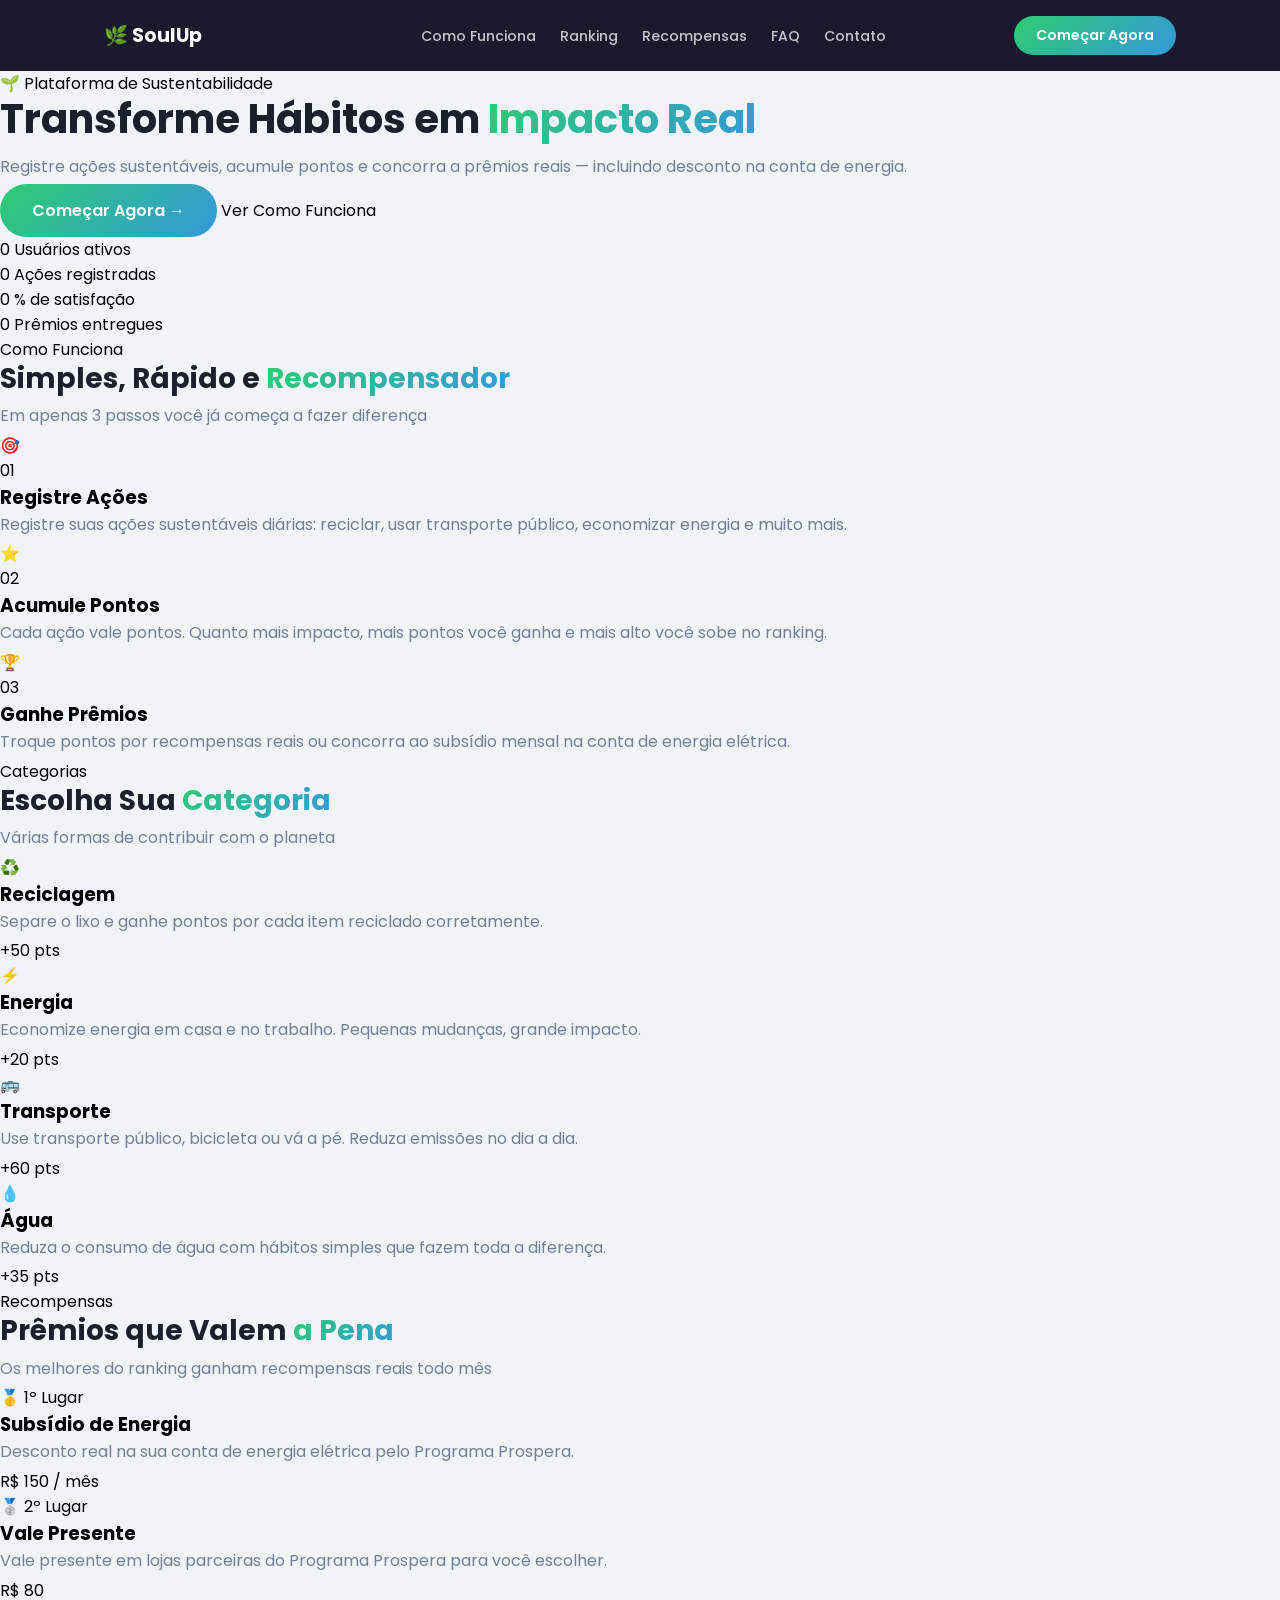
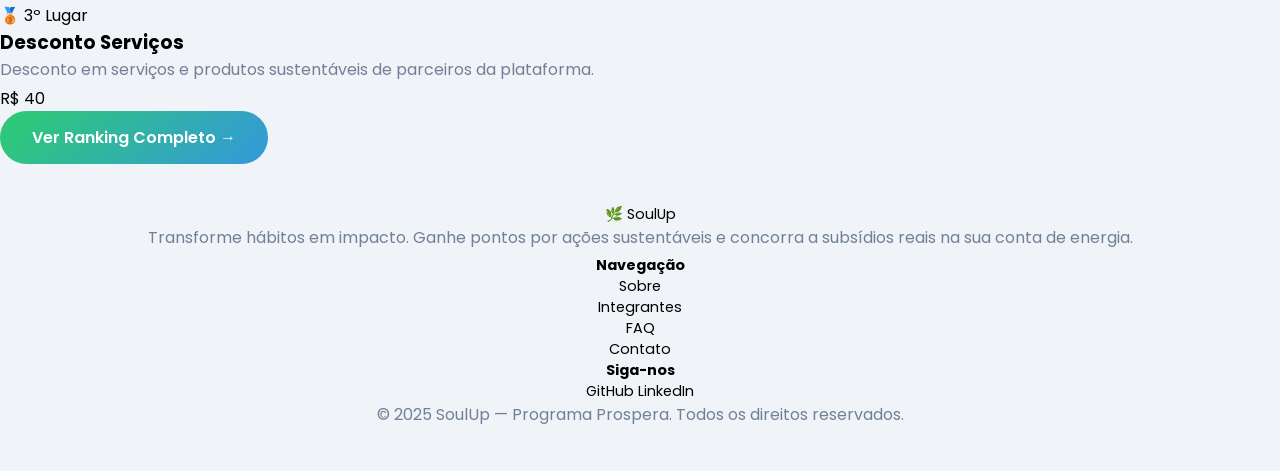
==== index.html @ a3dc7f1a "feat : footer atualizado adicionado" ====
<!DOCTYPE html>
<html lang="pt-br">
<head>
  <meta charset="UTF-8">
  <meta name="viewport" content="width=device-width, initial-scale=1.0">
  <link rel="stylesheet" href="css/main.css">
  <link rel="stylesheet" href="css/index.css">
  <link href="https://fonts.googleapis.com/css2?family=Poppins:wght@400;500;600;700;800&display=swap" rel="stylesheet"/>
  <title>SoulUp — Transforme hábitos em impacto</title>
</head>
<body>

  <nav class="navbar">
    <div class="nav-container">
      <a class="nav-logo" href="index.html">🌿 SoulUp</a>
      <button class="nav-botao" aria-label="Abrir menu">
        <span></span>
        <span></span>
        <span></span>
      </button>
      <ul class="nav-links">
        <li><a href="#como-funciona">Como Funciona</a></li>
        <li><a href="html/ranking.html">Ranking</a></li>
        <li><a href="#recompensas">Recompensas</a></li>
        <li><a href="html/faq.html">FAQ</a></li>
        <li><a href="html/contato.html">Contato</a></li>
      </ul>
      <a href="html/dashboard.html" class="nav-comecar">Começar Agora</a>
    </div>
  </nav>

  <section class="hero">
    <div class="hero-container">
      <span class="hero-label">🌱 Plataforma de Sustentabilidade</span>
      <h1>Transforme Hábitos em <span class="gradiente-texto">Impacto Real</span></h1>
      <p class="hero-desc">Registre ações sustentáveis, acumule pontos e concorra a prêmios reais — incluindo desconto na conta de energia.</p>
      <div class="hero-btns">
        <a href="html/dashboard.html" class="btn-primario">Começar Agora →</a>
        <a href="#como-funciona" class="btn-secundario">Ver Como Funciona</a>
      </div>
    </div>
  </section>

  <section class="stats">
    <div class="stats-container">
      <div class="stat-item">
        <span class="stat-numero" data-count="12400">0</span>
        <span class="stat-label">Usuários ativos</span>
      </div>
      <div class="stat-item">
        <span class="stat-numero" data-count="340000">0</span>
        <span class="stat-label">Ações registradas</span>
      </div>
      <div class="stat-item">
        <span class="stat-numero" data-count="98">0</span>
        <span class="stat-label">% de satisfação</span>
      </div>
      <div class="stat-item">
        <span class="stat-numero" data-count="2800">0</span>
        <span class="stat-label">Prêmios entregues</span>
      </div>
    </div>
  </section>

  <section class="como-funciona" id="como-funciona">
    <div class="secao-container">
      <span class="secao-label">Como Funciona</span>
      <h2>Simples, Rápido e <span class="gradiente-texto">Recompensador</span></h2>
      <p class="secao-desc">Em apenas 3 passos você já começa a fazer diferença</p>
      <div class="passos-grid">
        <div class="passo-card">
          <div class="passo-icone">🎯</div>
          <span class="passo-num">01</span>
          <h3>Registre Ações</h3>
          <p>Registre suas ações sustentáveis diárias: reciclar, usar transporte público, economizar energia e muito mais.</p>
        </div>
        <div class="passo-card">
          <div class="passo-icone">⭐</div>
          <span class="passo-num">02</span>
          <h3>Acumule Pontos</h3>
          <p>Cada ação vale pontos. Quanto mais impacto, mais pontos você ganha e mais alto você sobe no ranking.</p>
        </div>
        <div class="passo-card">
          <div class="passo-icone">🏆</div>
          <span class="passo-num">03</span>
          <h3>Ganhe Prêmios</h3>
          <p>Troque pontos por recompensas reais ou concorra ao subsídio mensal na conta de energia elétrica.</p>
        </div>
      </div>
    </div>
  </section>

  <section class="categorias">
    <div class="secao-container">
      <span class="secao-label">Categorias</span>
      <h2>Escolha Sua <span class="gradiente-texto">Categoria</span></h2>
      <p class="secao-desc">Várias formas de contribuir com o planeta</p>
      <div class="cat-grid">
        <div class="cat-card">
          <span class="cat-icone">♻️</span>
          <h3>Reciclagem</h3>
          <p>Separe o lixo e ganhe pontos por cada item reciclado corretamente.</p>
          <span class="cat-pts">+50 pts</span>
        </div>
        <div class="cat-card">
          <span class="cat-icone">⚡</span>
          <h3>Energia</h3>
          <p>Economize energia em casa e no trabalho. Pequenas mudanças, grande impacto.</p>
          <span class="cat-pts">+20 pts</span>
        </div>
        <div class="cat-card">
          <span class="cat-icone">🚌</span>
          <h3>Transporte</h3>
          <p>Use transporte público, bicicleta ou vá a pé. Reduza emissões no dia a dia.</p>
          <span class="cat-pts">+60 pts</span>
        </div>
        <div class="cat-card">
          <span class="cat-icone">💧</span>
          <h3>Água</h3>
          <p>Reduza o consumo de água com hábitos simples que fazem toda a diferença.</p>
          <span class="cat-pts">+35 pts</span>
        </div>
      </div>
    </div>
  </section>

  <section class="recompensas" id="recompensas">
    <div class="secao-container">
      <span class="secao-label">Recompensas</span>
      <h2>Prêmios que Valem <span class="gradiente-texto">a Pena</span></h2>
      <p class="secao-desc">Os melhores do ranking ganham recompensas reais todo mês</p>
      <div class="recomp-grid">
        <div class="recomp-card ouro">
          <span class="recomp-pos">🥇 1º Lugar</span>
          <h3>Subsídio de Energia</h3>
          <p>Desconto real na sua conta de energia elétrica pelo Programa Prospera.</p>
          <span class="recomp-valor">R$ 150 / mês</span>
        </div>
        <div class="recomp-card prata">
          <span class="recomp-pos">🥈 2º Lugar</span>
          <h3>Vale Presente</h3>
          <p>Vale presente em lojas parceiras do Programa Prospera para você escolher.</p>
          <span class="recomp-valor">R$ 80</span>
        </div>
        <div class="recomp-card bronze">
          <span class="recomp-pos">🥉 3º Lugar</span>
          <h3>Desconto Serviços</h3>
          <p>Desconto em serviços e produtos sustentáveis de parceiros da plataforma.</p>
          <span class="recomp-valor">R$ 40</span>
        </div>
      </div>
      <div class="recomp-cta">
        <a href="html/ranking.html" class="btn-primario">Ver Ranking Completo →</a>
      </div>
    </div>
  </section>

  <footer class="footer">
  <div class="footer-container">
    <div class="footer-marca">
      <a href="index.html" class="footer-logo">🌿 SoulUp</a>
      <p>Transforme hábitos em impacto. Ganhe pontos por ações sustentáveis e concorra a subsídios reais na sua conta de energia.</p>
    </div>

    <div class="footer-col">
      <h4>Navegação</h4>
      <ul>
        <li><a href="html/sobre.html">Sobre</a></li>
        <li><a href="html/integrantes.html">Integrantes</a></li>
        <li><a href="html/faq.html">FAQ</a></li>
        <li><a href="html/contato.html">Contato</a></li>
      </ul>
    </div>

    <div class="footer-col">
      <h4>Siga-nos</h4>
      <div class="footer-redes">
        <a href="https://github.com" target="_blank" class="footer-rede">GitHub</a>
        <a href="https://linkedin.com" target="_blank" class="footer-rede">LinkedIn</a>
      </div>
    </div>
  </div>

  <div class="footer-bottom">
    <p>© 2025 SoulUp — Programa Prospera. Todos os direitos reservados.</p>
  </div>
</footer>

  <script src="js/main.js"></script>
</body>
</html>
---- css/main.css ----
@import url(global.css);
@import url(cards.css);
@import url(footer.css);
@import url(nav.css);
---- css/index.css ----
.gradiente-texto {
  background: var(--gradient);
  -webkit-background-clip: text;
  -webkit-text-fill-color: transparent;
  background-clip: text;
}

.btn-primario {
  display: inline-block;
  background: var(--gradient);
  color: #fff;
  text-decoration: none;
  padding: 14px 32px;
  border-radius: var(--radius-full);
  font: 600 1rem var(--font);
  transition: opacity var(--transition);
}

.btn-primario:hover { opacity: .88; }
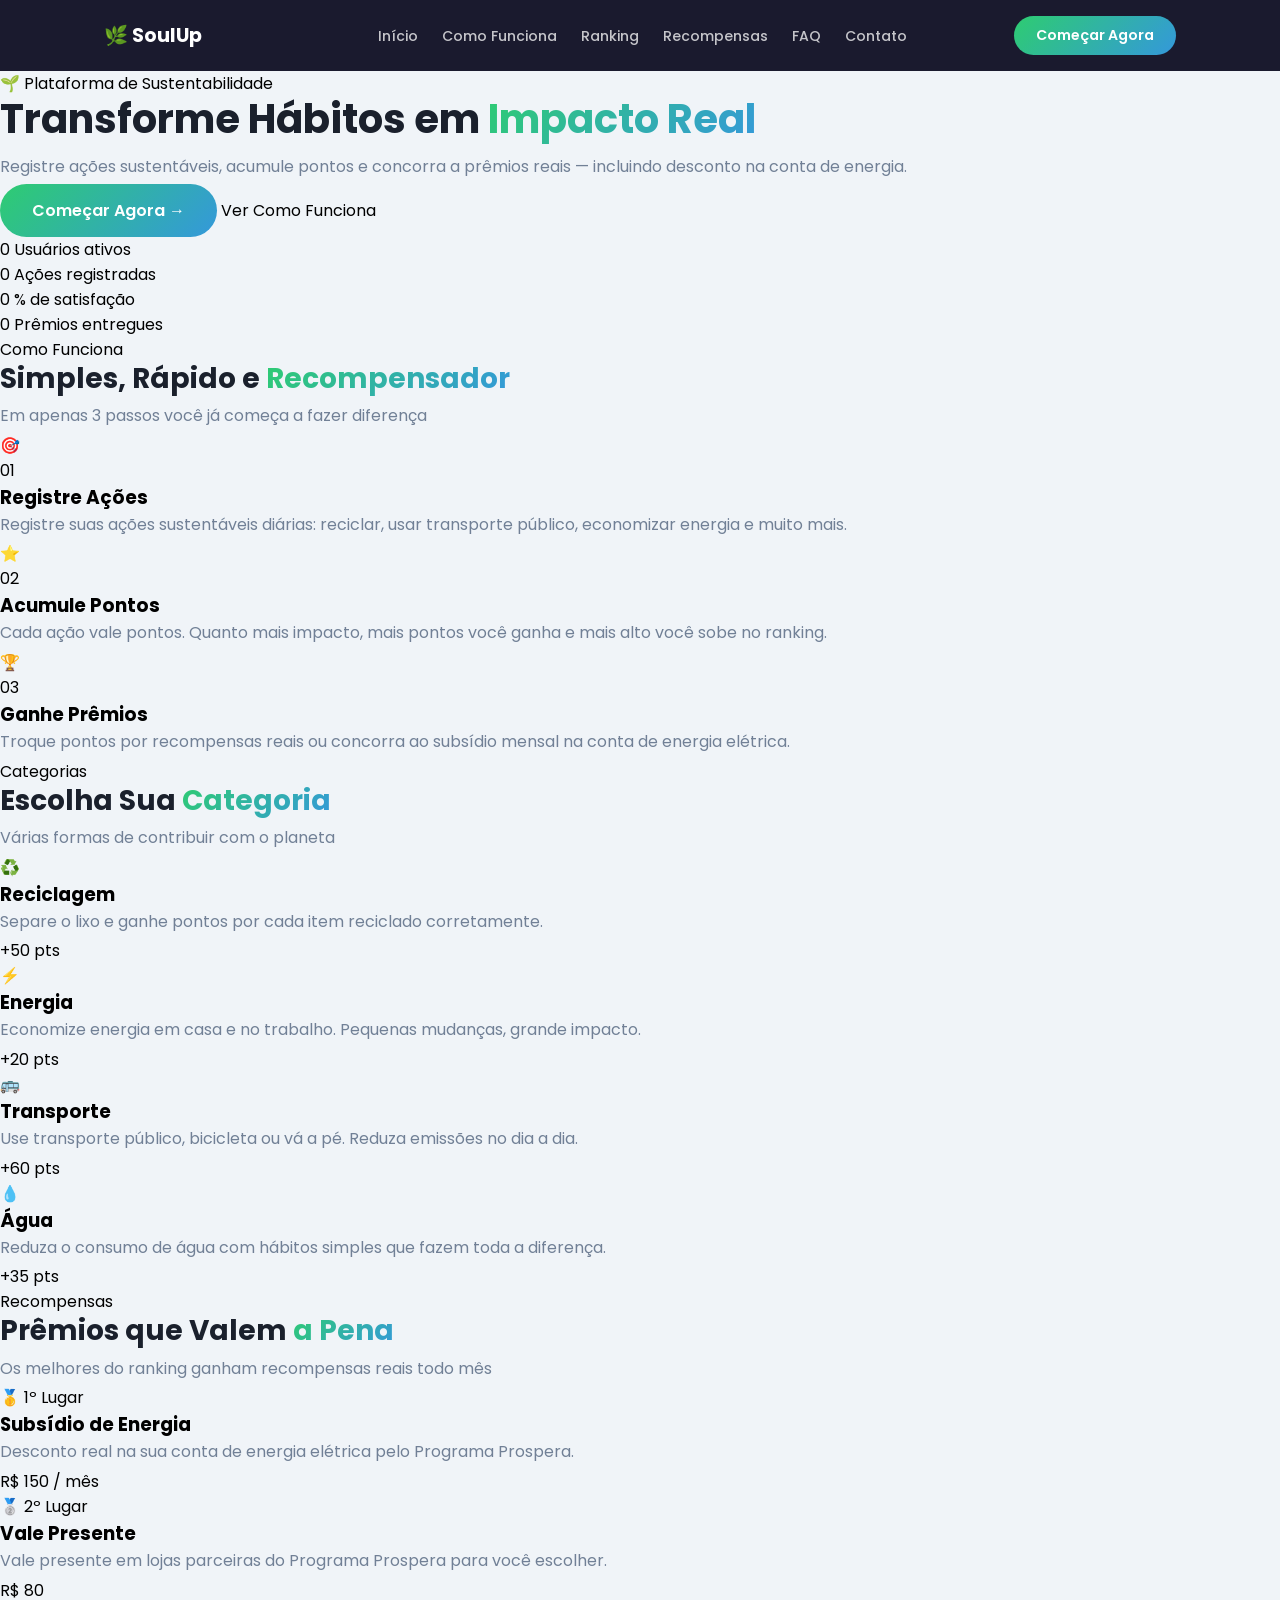
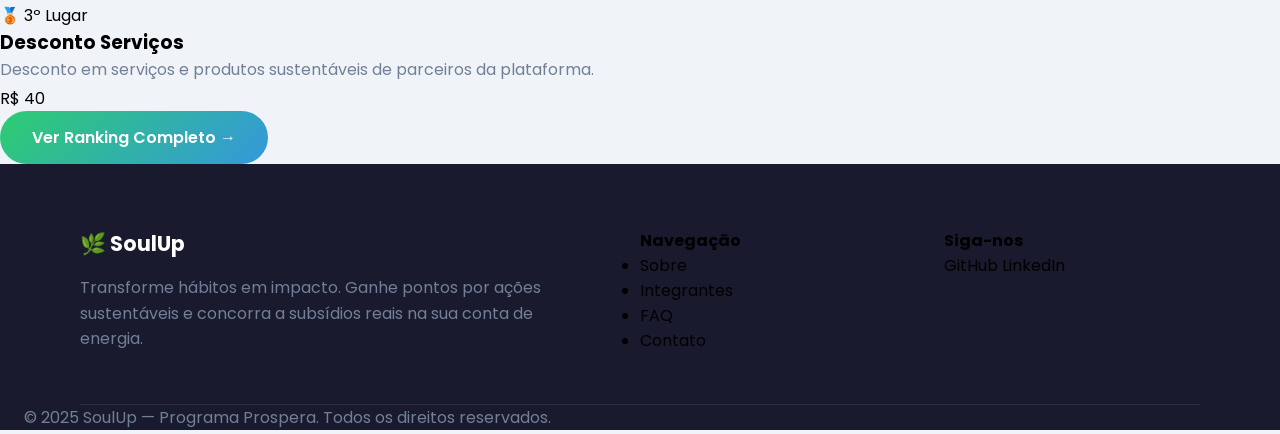
==== commit adb29179: "feat : adicionando a aba inicio no index q eu havia esquecido" ====
--- a/index.html
+++ b/index.html
@@ -19,6 +19,7 @@
         <span></span>
       </button>
       <ul class="nav-links">
+        <li><a href="../index.html" class="nav-ativo">Início</a></li>
         <li><a href="#como-funciona">Como Funciona</a></li>
         <li><a href="html/ranking.html">Ranking</a></li>
         <li><a href="#recompensas">Recompensas</a></li>
@@ -165,10 +166,12 @@
     <div class="footer-col">
       <h4>Navegação</h4>
       <ul>
-        <li><a href="html/sobre.html">Sobre</a></li>
-        <li><a href="html/integrantes.html">Integrantes</a></li>
-        <li><a href="html/faq.html">FAQ</a></li>
-        <li><a href="html/contato.html">Contato</a></li>
+        
+
+        <li><a href="./sobre.html">Sobre</a></li>
+        <li><a href="./integrantes.html">Integrantes</a></li>
+        <li><a href="./faq.html">FAQ</a></li>
+        <li><a href="./contato.html">Contato</a></li>
       </ul>
     </div>
 
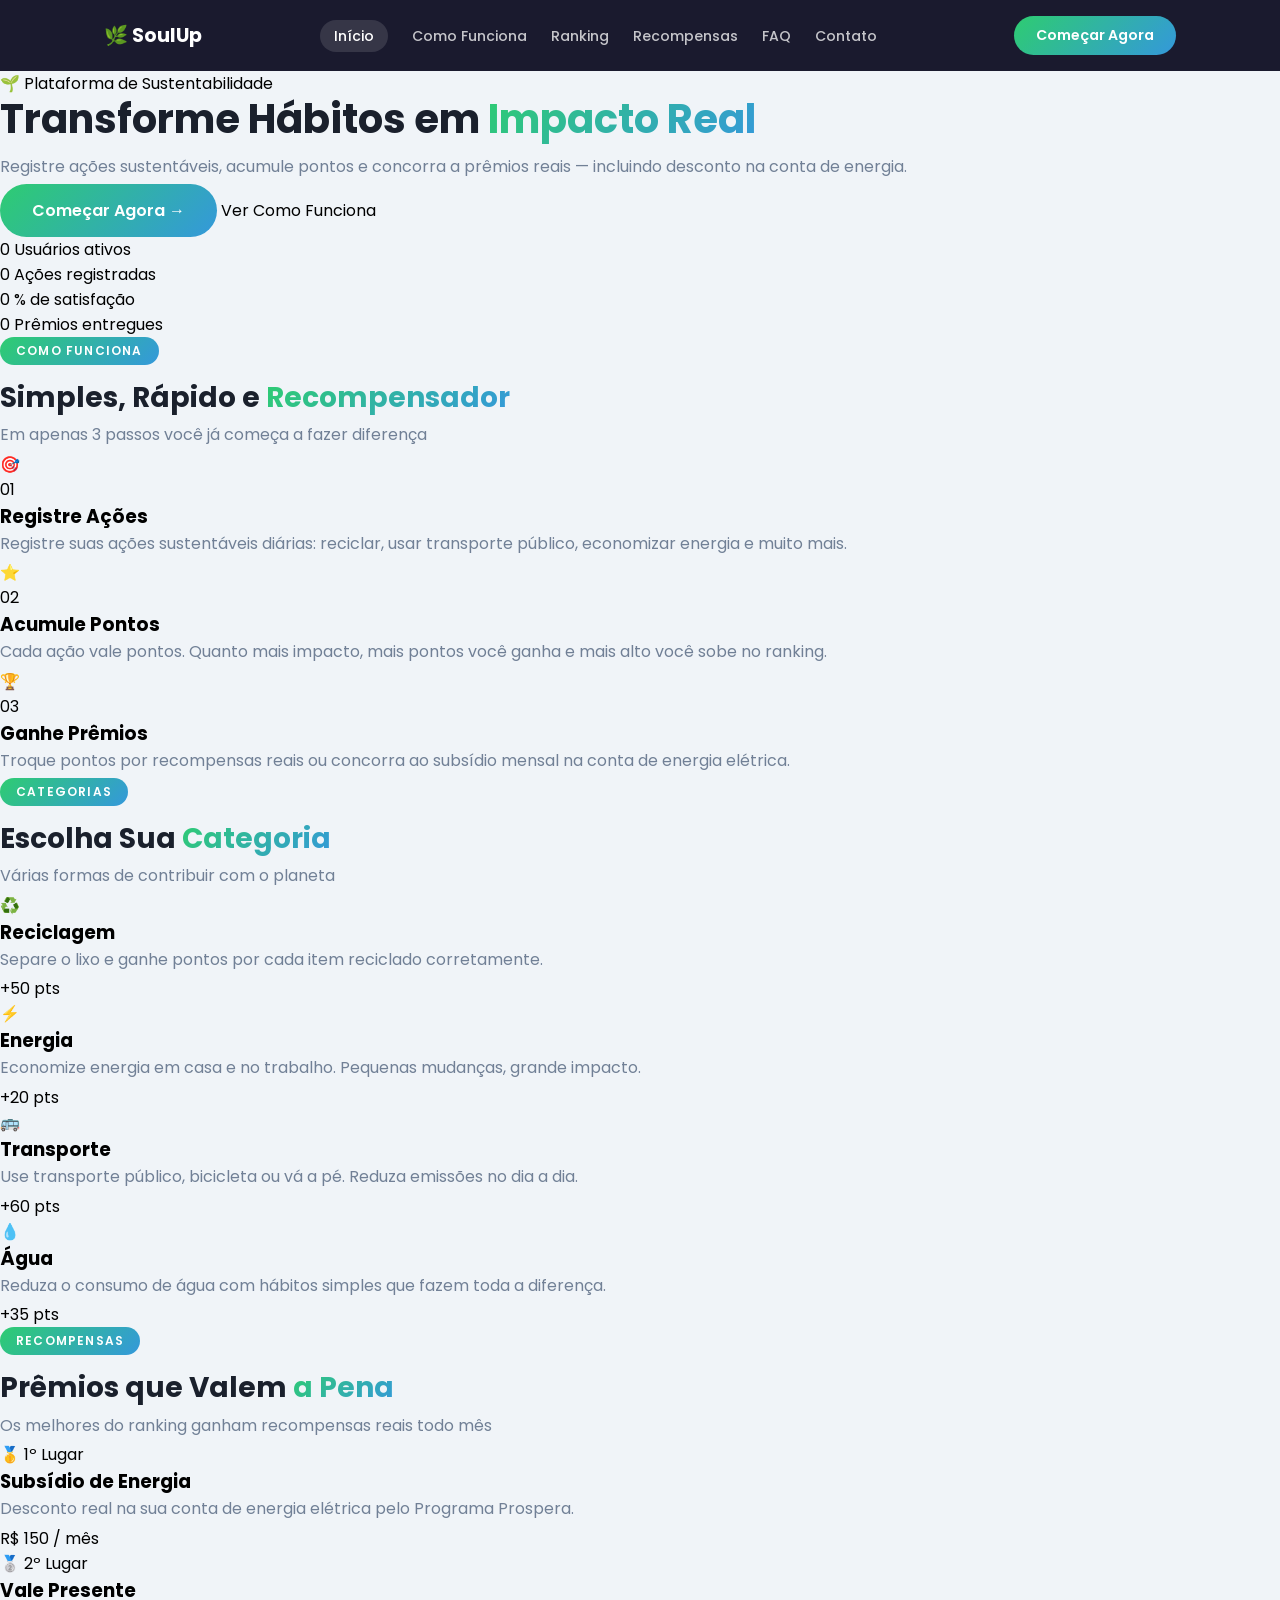
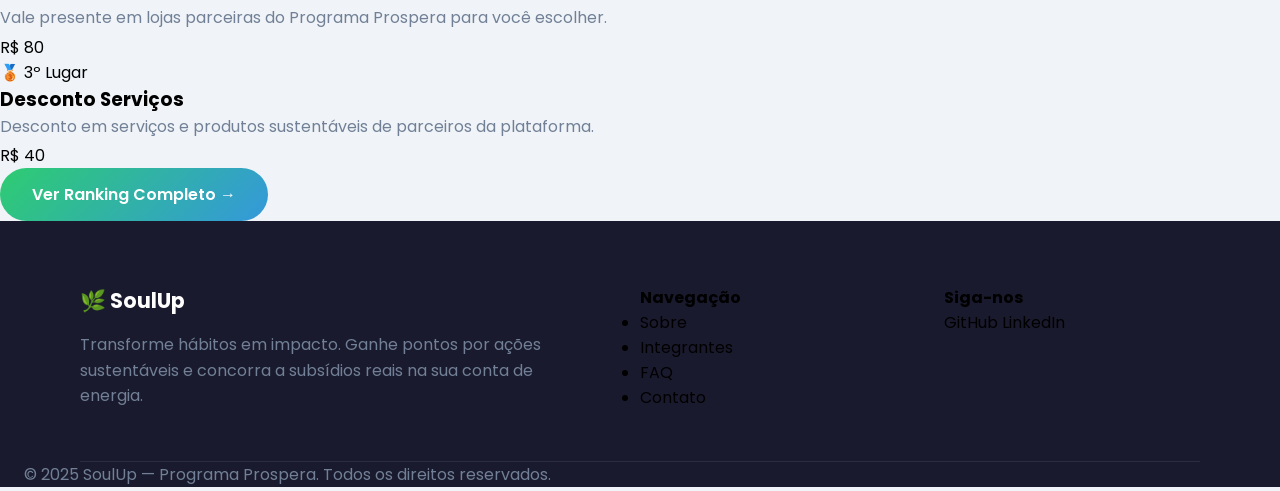
==== commit 2309adcd: "feat : melhorando o nav e index" ====
--- a/index.html
+++ b/index.html
@@ -19,7 +19,7 @@
         <span></span>
       </button>
       <ul class="nav-links">
-        <li><a href="../index.html" class="nav-ativo">Início</a></li>
+        <li><a href="index.html" class="nav-ativo">Início</a></li>
         <li><a href="#como-funciona">Como Funciona</a></li>
         <li><a href="html/ranking.html">Ranking</a></li>
         <li><a href="#recompensas">Recompensas</a></li>
@@ -168,10 +168,10 @@
       <ul>
         
 
-        <li><a href="./sobre.html">Sobre</a></li>
-        <li><a href="./integrantes.html">Integrantes</a></li>
-        <li><a href="./faq.html">FAQ</a></li>
-        <li><a href="./contato.html">Contato</a></li>
+        <li><a href="html/sobre.html">Sobre</a></li>
+        <li><a href="html/integrantes.html">Integrantes</a></li>
+        <li><a href="html/faq.html">FAQ</a></li>
+        <li><a href="html/contato.html">Contato</a></li>
       </ul>
     </div>
 
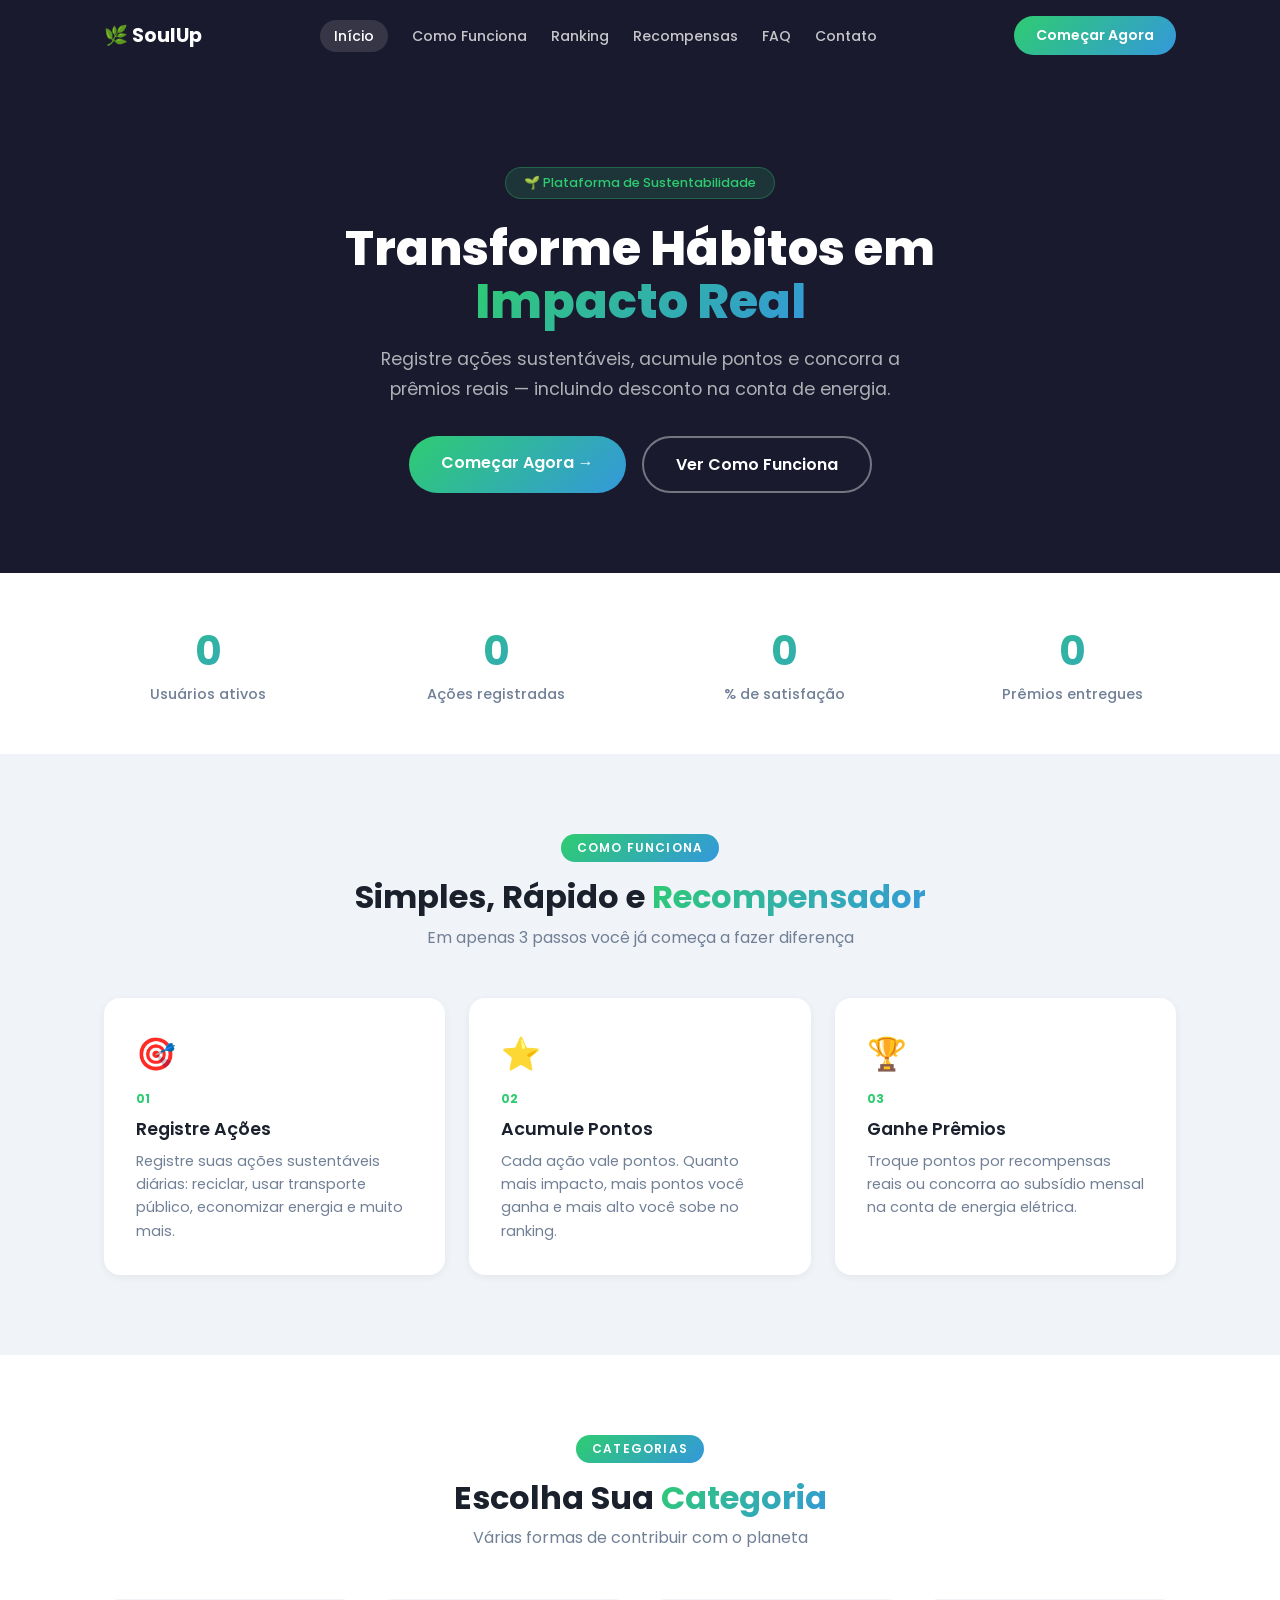
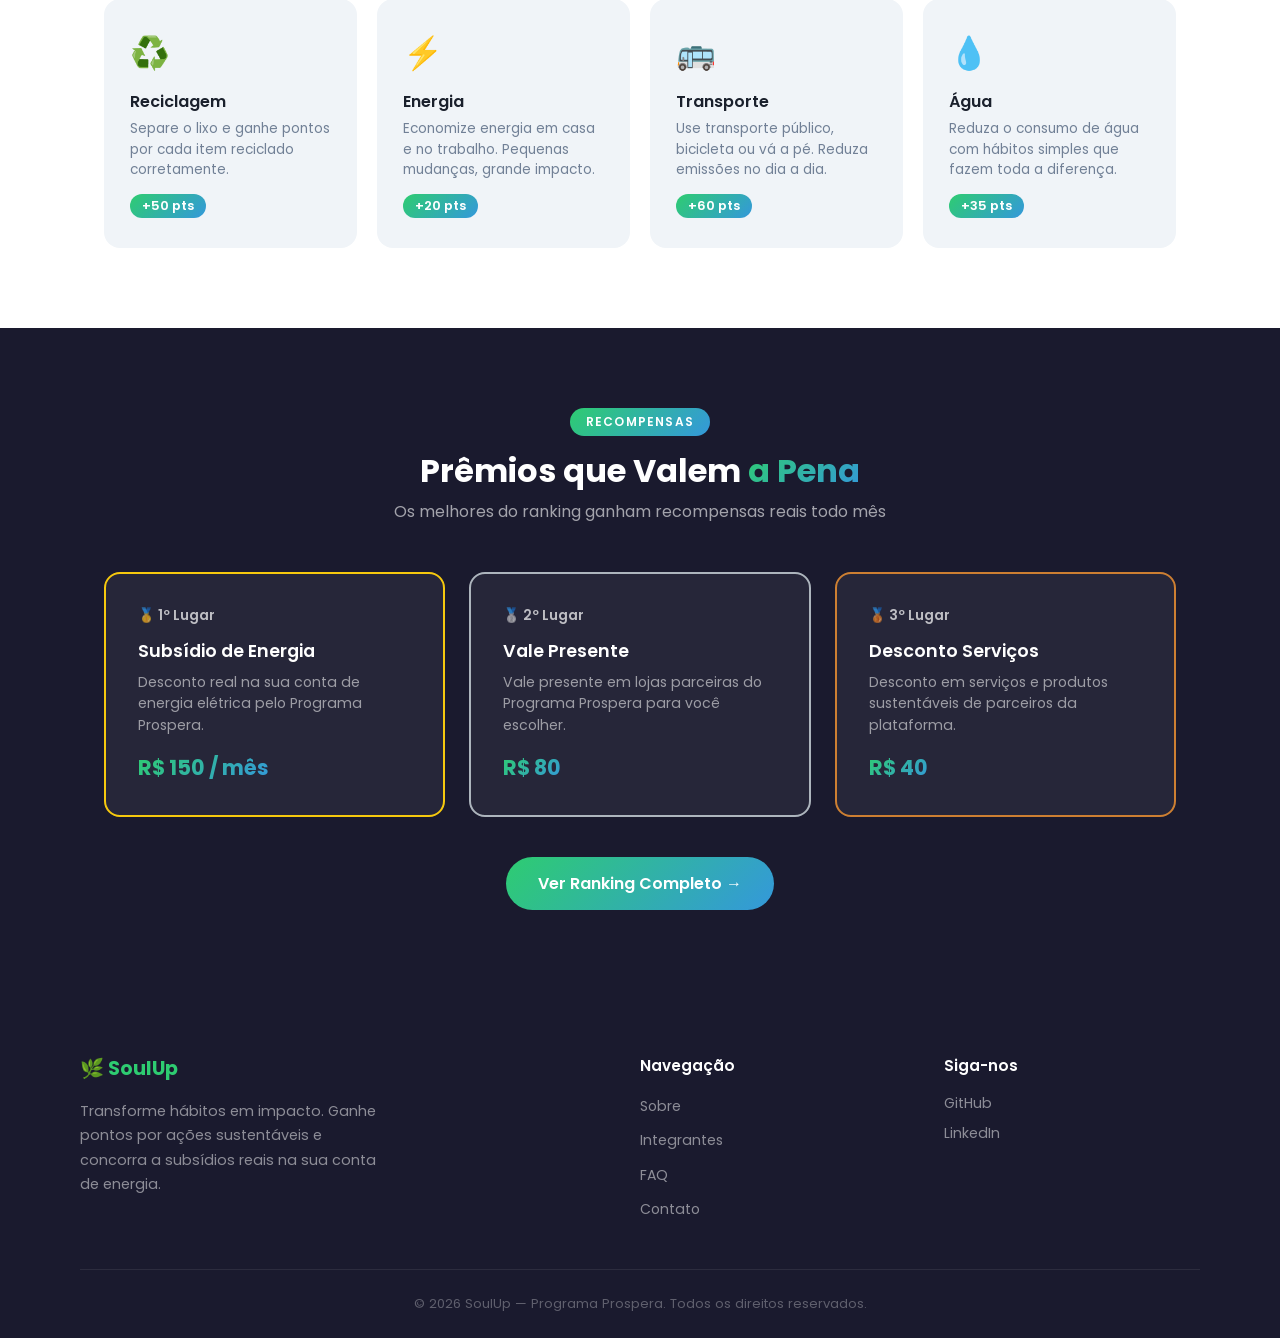
==== commit e4033764: "feat : data do footer trocada" ====
--- a/index.html
+++ b/index.html
@@ -185,7 +185,7 @@
   </div>
 
   <div class="footer-bottom">
-    <p>© 2025 SoulUp — Programa Prospera. Todos os direitos reservados.</p>
+    <p>© 2026 SoulUp — Programa Prospera. Todos os direitos reservados.</p>
   </div>
 </footer>
 
--- a/css/index.css
+++ b/css/index.css
@@ -16,5 +16,147 @@
   transition: opacity var(--transition);
 }
 
-.btn-primario:hover { opacity: .88; }
+.btn-secundario {
+  display: inline-block;
+  color: #fff;
+  text-decoration: none;
+  padding: 14px 32px;
+  border-radius: var(--radius-full);
+  font: 600 1rem var(--font);
+  border: 2px solid rgba(255,255,255,.4);
+  transition: border-color var(--transition);
+}
+.btn-secundario:hover { border-color: #fff; }
 
+/* HERO */
+.hero {
+  background: var(--dark);
+  padding: 96px 24px 80px;
+  text-align: center;
+}
+.hero-container { max-width: 720px; margin: 0 auto; }
+.hero-label {
+  display: inline-block;
+  background: rgba(46,204,113,.15);
+  color: var(--green);
+  border: 1px solid rgba(46,204,113,.3);
+  border-radius: var(--radius-full);
+  padding: 6px 18px;
+  font: 500 .8rem var(--font);
+  margin-bottom: 1.5rem;
+}
+.hero h1 { font: 800 3rem/1.1 var(--font); color: #fff; margin-bottom: 1rem; }
+.hero-desc {
+  color: rgba(255,255,255,.65);
+  font: 400 1.1rem/1.7 var(--font);
+  max-width: 560px;
+  margin: 0 auto 2rem;
+}
+.hero-btns { display: flex; gap: 1rem; justify-content: center; flex-wrap: wrap; }
+
+/* STATS */
+.stats { background: var(--surface); padding: 48px 24px; }
+.stats-container {
+  max-width: 1120px;
+  margin: 0 auto;
+  display: grid;
+  grid-template-columns: repeat(4, 1fr);
+  gap: 2rem;
+  text-align: center;
+}
+.stat-numero {
+  display: block;
+  font: 700 2.5rem var(--font);
+  background: var(--gradient);
+  -webkit-background-clip: text;
+  -webkit-text-fill-color: transparent;
+  background-clip: text;
+}
+.stat-label { font: 500 .9rem var(--font); color: var(--muted); }
+
+/* SEÇÕES */
+.secao-container { max-width: 1120px; margin: 0 auto; padding: 80px 24px; text-align: center; }
+.secao-container h2 { font: 700 2rem/1.2 var(--font); color: var(--text); margin-bottom: .5rem; }
+.secao-desc { color: var(--muted); font: 400 1rem/1.6 var(--font); margin-bottom: 3rem; }
+
+/* COMO FUNCIONA */
+.como-funciona { background: var(--bg); }
+.passos-grid { display: grid; grid-template-columns: repeat(3,1fr); gap: 1.5rem; text-align: left; }
+.passo-card {
+  background: var(--surface);
+  border-radius: var(--radius-md);
+  padding: 2rem;
+  box-shadow: var(--shadow-sm);
+  transition: box-shadow var(--transition), transform var(--transition);
+}
+.passo-card:hover { box-shadow: var(--shadow-md); transform: translateY(-4px); }
+.passo-icone { font-size: 2rem; margin-bottom: .75rem; }
+.passo-num { font: 700 .75rem var(--font); color: var(--green); display: block; margin-bottom: .5rem; }
+.passo-card h3 { font: 600 1.1rem var(--font); color: var(--text); margin-bottom: .5rem; }
+.passo-card p { font: 400 .9rem/1.6 var(--font); color: var(--muted); margin: 0; }
+
+/* CATEGORIAS */
+.categorias { background: var(--surface); }
+.cat-grid { display: grid; grid-template-columns: repeat(4,1fr); gap: 1.25rem; }
+.cat-card {
+  background: var(--bg);
+  border-radius: var(--radius-md);
+  padding: 1.75rem 1.5rem;
+  text-align: left;
+  border: 2px solid transparent;
+  transition: border-color var(--transition), transform var(--transition);
+}
+.cat-card:hover { border-color: var(--green); transform: translateY(-3px); }
+.cat-icone { font-size: 2rem; display: block; margin-bottom: .75rem; }
+.cat-card h3 { font: 600 1rem var(--font); color: var(--text); margin-bottom: .35rem; }
+.cat-card p { font: 400 .85rem/1.5 var(--font); color: var(--muted); margin-bottom: .75rem; }
+.cat-pts {
+  display: inline-block;
+  background: var(--gradient);
+  color: #fff;
+  font: 600 .8rem var(--font);
+  padding: 3px 12px;
+  border-radius: var(--radius-full);
+}
+
+/* RECOMPENSAS */
+.recompensas { background: var(--dark); }
+.recompensas .secao-container h2 { color: #fff; }
+.recompensas .secao-desc { color: rgba(255,255,255,.6); }
+.recomp-grid { display: grid; grid-template-columns: repeat(3,1fr); gap: 1.5rem; margin-bottom: 2.5rem; }
+.recomp-card {
+  background: rgba(255,255,255,.05);
+  border-radius: var(--radius-md);
+  padding: 2rem;
+  text-align: left;
+  border: 2px solid rgba(255,255,255,.08);
+  transition: transform var(--transition);
+}
+.recomp-card:hover { transform: translateY(-4px); }
+.recomp-card.ouro { border-color: #f6c90e; }
+.recomp-card.prata { border-color: #adb5bd; }
+.recomp-card.bronze { border-color: #cd7f32; }
+.recomp-pos { display: block; font: 600 .85rem var(--font); color: rgba(255,255,255,.7); margin-bottom: .75rem; }
+.recomp-card h3 { font: 600 1.1rem var(--font); color: #fff; margin-bottom: .5rem; }
+.recomp-card p { font: 400 .88rem/1.5 var(--font); color: rgba(255,255,255,.55); margin-bottom: 1rem; }
+.recomp-valor {
+  font: 700 1.3rem var(--font);
+  background: var(--gradient);
+  -webkit-background-clip: text;
+  -webkit-text-fill-color: transparent;
+  background-clip: text;
+}
+.recomp-cta { text-align: center; }
+
+/* RESPONSIVO */
+@media (max-width: 900px) {
+  .stats-container { grid-template-columns: repeat(2,1fr); }
+  .passos-grid { grid-template-columns: 1fr; }
+  .cat-grid { grid-template-columns: repeat(2,1fr); }
+  .recomp-grid { grid-template-columns: 1fr; }
+}
+@media (max-width: 600px) {
+  .hero h1 { font-size: 2rem; }
+  .cat-grid { grid-template-columns: 1fr; }
+}
+
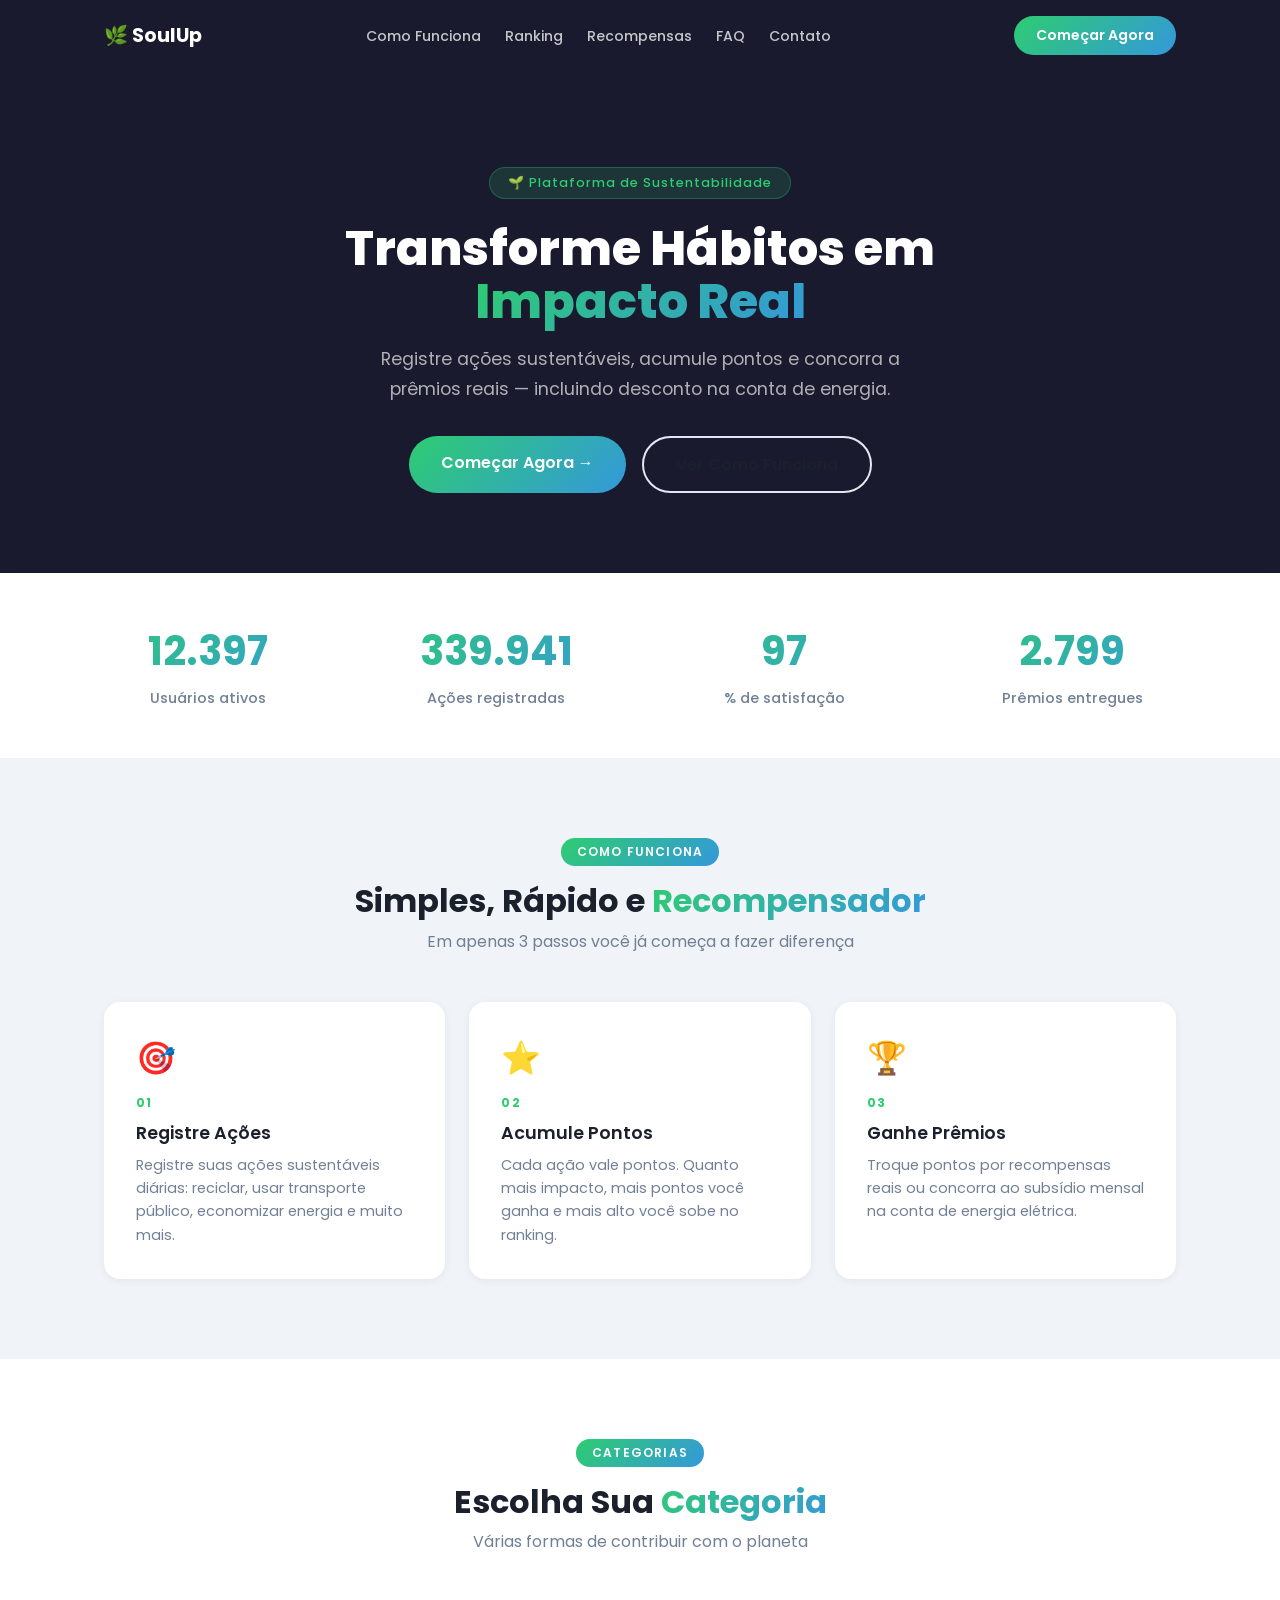
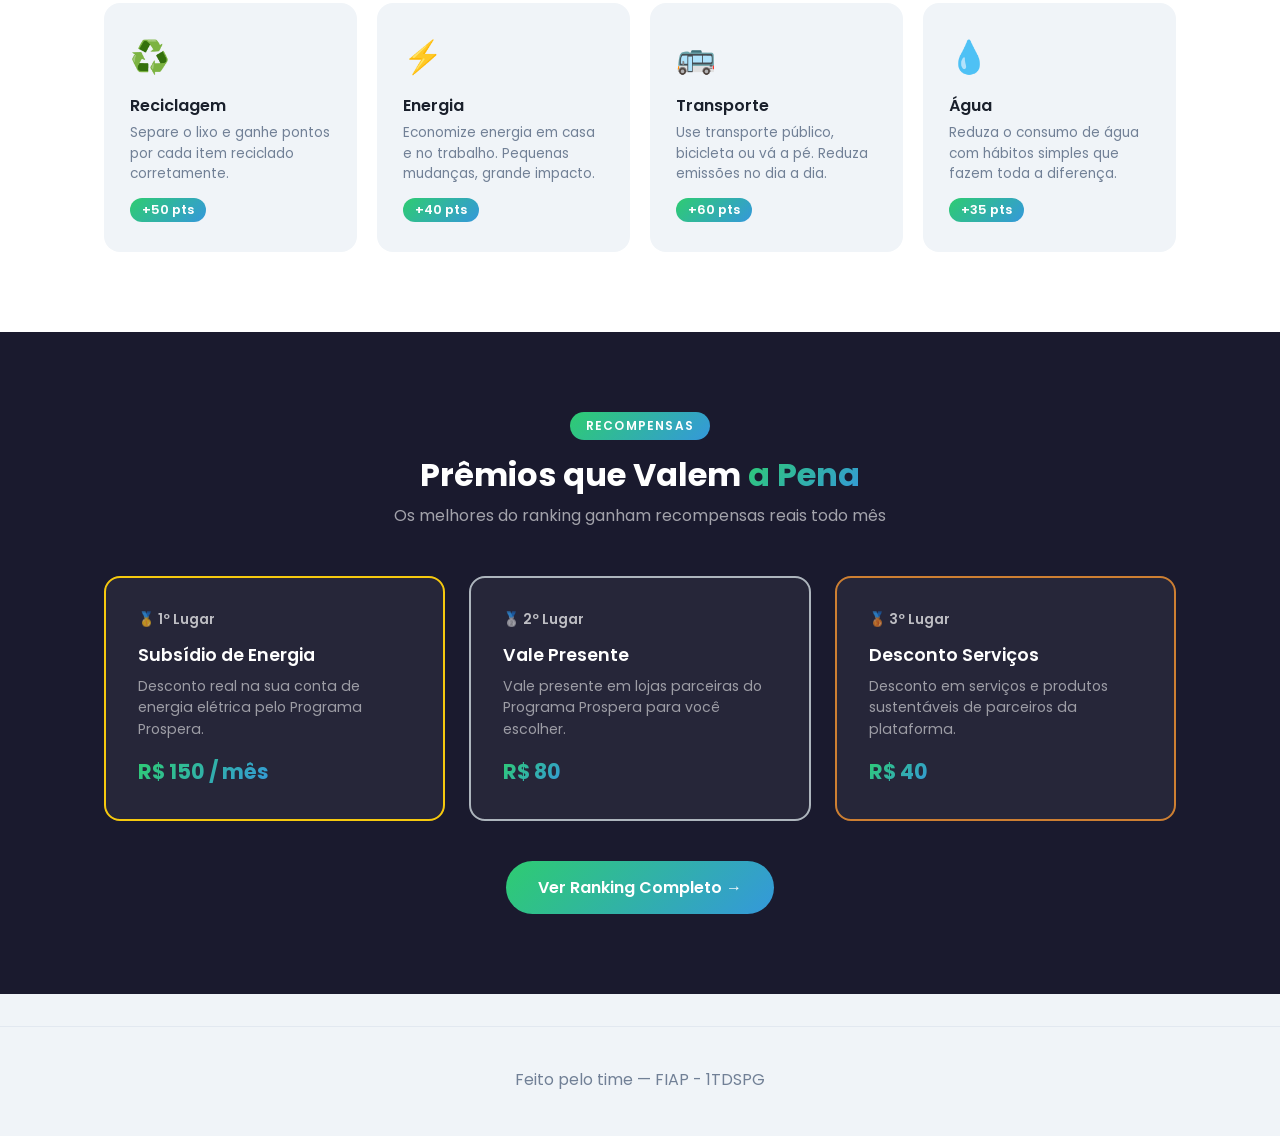
==== commit f21b7b92: "feat: alterações locais" ====
--- a/index.html
+++ b/index.html
@@ -10,6 +10,7 @@
 </head>
 <body>
 
+  <!-- NAVBAR -->
   <nav class="navbar">
     <div class="nav-container">
       <a class="nav-logo" href="index.html">🌿 SoulUp</a>
@@ -19,7 +20,6 @@
         <span></span>
       </button>
       <ul class="nav-links">
-        <li><a href="index.html" class="nav-ativo">Início</a></li>
         <li><a href="#como-funciona">Como Funciona</a></li>
         <li><a href="html/ranking.html">Ranking</a></li>
         <li><a href="#recompensas">Recompensas</a></li>
@@ -30,6 +30,7 @@
     </div>
   </nav>
 
+  <!-- HERO -->
   <section class="hero">
     <div class="hero-container">
       <span class="hero-label">🌱 Plataforma de Sustentabilidade</span>
@@ -42,6 +43,7 @@
     </div>
   </section>
 
+  <!-- STATS (contadores) -->
   <section class="stats">
     <div class="stats-container">
       <div class="stat-item">
@@ -63,11 +65,13 @@
     </div>
   </section>
 
+  <!-- COMO FUNCIONA -->
   <section class="como-funciona" id="como-funciona">
     <div class="secao-container">
       <span class="secao-label">Como Funciona</span>
       <h2>Simples, Rápido e <span class="gradiente-texto">Recompensador</span></h2>
       <p class="secao-desc">Em apenas 3 passos você já começa a fazer diferença</p>
+
       <div class="passos-grid">
         <div class="passo-card">
           <div class="passo-icone">🎯</div>
@@ -91,11 +95,13 @@
     </div>
   </section>
 
+  <!-- CATEGORIAS -->
   <section class="categorias">
     <div class="secao-container">
       <span class="secao-label">Categorias</span>
       <h2>Escolha Sua <span class="gradiente-texto">Categoria</span></h2>
       <p class="secao-desc">Várias formas de contribuir com o planeta</p>
+
       <div class="cat-grid">
         <div class="cat-card">
           <span class="cat-icone">♻️</span>
@@ -107,7 +113,7 @@
           <span class="cat-icone">⚡</span>
           <h3>Energia</h3>
           <p>Economize energia em casa e no trabalho. Pequenas mudanças, grande impacto.</p>
-          <span class="cat-pts">+20 pts</span>
+          <span class="cat-pts">+40 pts</span>
         </div>
         <div class="cat-card">
           <span class="cat-icone">🚌</span>
@@ -125,11 +131,13 @@
     </div>
   </section>
 
+  <!-- RECOMPENSAS -->
   <section class="recompensas" id="recompensas">
     <div class="secao-container">
-      <span class="secao-label">Recompensas</span>
+      <span class="secao-label recompensas-label">Recompensas</span>
       <h2>Prêmios que Valem <span class="gradiente-texto">a Pena</span></h2>
       <p class="secao-desc">Os melhores do ranking ganham recompensas reais todo mês</p>
+
       <div class="recomp-grid">
         <div class="recomp-card ouro">
           <span class="recomp-pos">🥇 1º Lugar</span>
@@ -150,45 +158,18 @@
           <span class="recomp-valor">R$ 40</span>
         </div>
       </div>
+
       <div class="recomp-cta">
         <a href="html/ranking.html" class="btn-primario">Ver Ranking Completo →</a>
       </div>
     </div>
   </section>
 
-  <footer class="footer">
-  <div class="footer-container">
-    <div class="footer-marca">
-      <a href="index.html" class="footer-logo">🌿 SoulUp</a>
-      <p>Transforme hábitos em impacto. Ganhe pontos por ações sustentáveis e concorra a subsídios reais na sua conta de energia.</p>
-    </div>
-
-    <div class="footer-col">
-      <h4>Navegação</h4>
-      <ul>
-        
-
-        <li><a href="html/sobre.html">Sobre</a></li>
-        <li><a href="html/integrantes.html">Integrantes</a></li>
-        <li><a href="html/faq.html">FAQ</a></li>
-        <li><a href="html/contato.html">Contato</a></li>
-      </ul>
-    </div>
-
-    <div class="footer-col">
-      <h4>Siga-nos</h4>
-      <div class="footer-redes">
-        <a href="https://github.com" target="_blank" class="footer-rede">GitHub</a>
-        <a href="https://linkedin.com" target="_blank" class="footer-rede">LinkedIn</a>
-      </div>
-    </div>
-  </div>
-
-  <div class="footer-bottom">
-    <p>© 2026 SoulUp — Programa Prospera. Todos os direitos reservados.</p>
-  </div>
-</footer>
+  <!-- FOOTER -->
+  <footer>
+    <p>Feito pelo time — FIAP - 1TDSPG</p>
+  </footer>
 
   <script src="js/main.js"></script>
 </body>
-</html>+</html>
--- a/css/main.css
+++ b/css/main.css
@@ -2,3 +2,8 @@
 @import url(cards.css);
 @import url(footer.css);
 @import url(nav.css);
+@import url(contato.css);
+@import url(ranking.css);
+@import url(integrantes.css);
+@import url(sobre.css);
+@import url(index.css);
--- a/css/index.css
+++ b/css/index.css
@@ -1,3 +1,8 @@
+/* ===================================================
+   INDEX.CSS — estilos exclusivos da home (index.html)
+   =================================================== */
+
+/* ---------- utilitário gradiente de texto ---------- */
 .gradiente-texto {
   background: var(--gradient);
   -webkit-background-clip: text;
@@ -5,6 +10,7 @@
   background-clip: text;
 }
 
+/* ---------- botões globais usados na home ---------- */
 .btn-primario {
   display: inline-block;
   background: var(--gradient);
@@ -16,25 +22,36 @@
   transition: opacity var(--transition);
 }
 
+.btn-primario:hover { opacity: .88; }
+
 .btn-secundario {
   display: inline-block;
-  color: #fff;
+  color: var(--text);
   text-decoration: none;
   padding: 14px 32px;
   border-radius: var(--radius-full);
   font: 600 1rem var(--font);
-  border: 2px solid rgba(255,255,255,.4);
-  transition: border-color var(--transition);
-}
-.btn-secundario:hover { border-color: #fff; }
-
-/* HERO */
+  border: 2px solid var(--border);
+  transition: border-color var(--transition), color var(--transition);
+}
+
+.btn-secundario:hover {
+  border-color: var(--green);
+  color: var(--green);
+}
+
+/* ---------- HERO ---------- */
 .hero {
   background: var(--dark);
   padding: 96px 24px 80px;
   text-align: center;
 }
-.hero-container { max-width: 720px; margin: 0 auto; }
+
+.hero-container {
+  max-width: 720px;
+  margin: 0 auto;
+}
+
 .hero-label {
   display: inline-block;
   background: rgba(46,204,113,.15);
@@ -43,19 +60,37 @@
   border-radius: var(--radius-full);
   padding: 6px 18px;
   font: 500 .8rem var(--font);
+  letter-spacing: .08em;
   margin-bottom: 1.5rem;
 }
-.hero h1 { font: 800 3rem/1.1 var(--font); color: #fff; margin-bottom: 1rem; }
+
+.hero h1 {
+  font: 800 3rem/1.1 var(--font);
+  color: #fff;
+  margin-bottom: 1rem;
+}
+
 .hero-desc {
   color: rgba(255,255,255,.65);
   font: 400 1.1rem/1.7 var(--font);
   max-width: 560px;
   margin: 0 auto 2rem;
 }
-.hero-btns { display: flex; gap: 1rem; justify-content: center; flex-wrap: wrap; }
-
-/* STATS */
-.stats { background: var(--surface); padding: 48px 24px; }
+
+.hero-btns {
+  display: flex;
+  gap: 1rem;
+  justify-content: center;
+  flex-wrap: wrap;
+}
+
+/* ---------- STATS ---------- */
+.stats {
+  background: var(--surface);
+  padding: 48px 24px;
+  box-shadow: var(--shadow-sm);
+}
+
 .stats-container {
   max-width: 1120px;
   margin: 0 auto;
@@ -64,6 +99,7 @@
   gap: 2rem;
   text-align: center;
 }
+
 .stat-numero {
   display: block;
   font: 700 2.5rem var(--font);
@@ -71,33 +107,108 @@
   -webkit-background-clip: text;
   -webkit-text-fill-color: transparent;
   background-clip: text;
-}
-.stat-label { font: 500 .9rem var(--font); color: var(--muted); }
-
-/* SEÇÕES */
-.secao-container { max-width: 1120px; margin: 0 auto; padding: 80px 24px; text-align: center; }
-.secao-container h2 { font: 700 2rem/1.2 var(--font); color: var(--text); margin-bottom: .5rem; }
-.secao-desc { color: var(--muted); font: 400 1rem/1.6 var(--font); margin-bottom: 3rem; }
-
-/* COMO FUNCIONA */
-.como-funciona { background: var(--bg); }
-.passos-grid { display: grid; grid-template-columns: repeat(3,1fr); gap: 1.5rem; text-align: left; }
+  margin-bottom: .25rem;
+}
+
+.stat-label {
+  font: 500 .9rem var(--font);
+  color: var(--muted);
+}
+
+/* ---------- utilitário para seções ---------- */
+.secao-container {
+  max-width: 1120px;
+  margin: 0 auto;
+  padding: 80px 24px;
+  text-align: center;
+}
+
+.secao-label {
+  display: inline-block;
+  background: var(--gradient);
+  border-radius: var(--radius-full);
+  padding: 5px 16px;
+  color: #fff;
+  font: 600 .75rem var(--font);
+  letter-spacing: .1em;
+  text-transform: uppercase;
+  margin-bottom: 1rem;
+}
+
+.secao-container h2 {
+  font: 700 2rem/1.2 var(--font);
+  color: var(--text);
+  margin-bottom: .5rem;
+}
+
+.secao-desc {
+  color: var(--muted);
+  font: 400 1rem/1.6 var(--font);
+  margin-bottom: 3rem;
+}
+
+/* ---------- COMO FUNCIONA ---------- */
+.como-funciona {
+  background: var(--bg);
+}
+
+.passos-grid {
+  display: grid;
+  grid-template-columns: repeat(3, 1fr);
+  gap: 1.5rem;
+  text-align: left;
+}
+
 .passo-card {
   background: var(--surface);
   border-radius: var(--radius-md);
   padding: 2rem;
   box-shadow: var(--shadow-sm);
+  position: relative;
   transition: box-shadow var(--transition), transform var(--transition);
 }
-.passo-card:hover { box-shadow: var(--shadow-md); transform: translateY(-4px); }
-.passo-icone { font-size: 2rem; margin-bottom: .75rem; }
-.passo-num { font: 700 .75rem var(--font); color: var(--green); display: block; margin-bottom: .5rem; }
-.passo-card h3 { font: 600 1.1rem var(--font); color: var(--text); margin-bottom: .5rem; }
-.passo-card p { font: 400 .9rem/1.6 var(--font); color: var(--muted); margin: 0; }
-
-/* CATEGORIAS */
-.categorias { background: var(--surface); }
-.cat-grid { display: grid; grid-template-columns: repeat(4,1fr); gap: 1.25rem; }
+
+.passo-card:hover {
+  box-shadow: var(--shadow-md);
+  transform: translateY(-4px);
+}
+
+.passo-icone {
+  font-size: 2rem;
+  margin-bottom: .75rem;
+}
+
+.passo-num {
+  font: 700 .75rem var(--font);
+  color: var(--green);
+  letter-spacing: .1em;
+  display: block;
+  margin-bottom: .5rem;
+}
+
+.passo-card h3 {
+  font: 600 1.1rem var(--font);
+  color: var(--text);
+  margin-bottom: .5rem;
+}
+
+.passo-card p {
+  font: 400 .9rem/1.6 var(--font);
+  color: var(--muted);
+  margin: 0;
+}
+
+/* ---------- CATEGORIAS ---------- */
+.categorias {
+  background: var(--surface);
+}
+
+.cat-grid {
+  display: grid;
+  grid-template-columns: repeat(4, 1fr);
+  gap: 1.25rem;
+}
+
 .cat-card {
   background: var(--bg);
   border-radius: var(--radius-md);
@@ -106,10 +217,30 @@
   border: 2px solid transparent;
   transition: border-color var(--transition), transform var(--transition);
 }
-.cat-card:hover { border-color: var(--green); transform: translateY(-3px); }
-.cat-icone { font-size: 2rem; display: block; margin-bottom: .75rem; }
-.cat-card h3 { font: 600 1rem var(--font); color: var(--text); margin-bottom: .35rem; }
-.cat-card p { font: 400 .85rem/1.5 var(--font); color: var(--muted); margin-bottom: .75rem; }
+
+.cat-card:hover {
+  border-color: var(--green);
+  transform: translateY(-3px);
+}
+
+.cat-icone {
+  font-size: 2rem;
+  display: block;
+  margin-bottom: .75rem;
+}
+
+.cat-card h3 {
+  font: 600 1rem var(--font);
+  color: var(--text);
+  margin-bottom: .35rem;
+}
+
+.cat-card p {
+  font: 400 .85rem/1.5 var(--font);
+  color: var(--muted);
+  margin-bottom: .75rem;
+}
+
 .cat-pts {
   display: inline-block;
   background: var(--gradient);
@@ -119,26 +250,62 @@
   border-radius: var(--radius-full);
 }
 
-/* RECOMPENSAS */
-.recompensas { background: var(--dark); }
-.recompensas .secao-container h2 { color: #fff; }
-.recompensas .secao-desc { color: rgba(255,255,255,.6); }
-.recomp-grid { display: grid; grid-template-columns: repeat(3,1fr); gap: 1.5rem; margin-bottom: 2.5rem; }
+/* ---------- RECOMPENSAS ---------- */
+.recompensas {
+  background: var(--dark);
+}
+
+.recompensas .secao-container h2 {
+  color: #fff;
+}
+
+.recompensas .secao-desc {
+  color: rgba(255,255,255,.6);
+}
+
+.recomp-grid {
+  display: grid;
+  grid-template-columns: repeat(3, 1fr);
+  gap: 1.5rem;
+  margin-bottom: 2.5rem;
+}
+
 .recomp-card {
   background: rgba(255,255,255,.05);
   border-radius: var(--radius-md);
   padding: 2rem;
   text-align: left;
   border: 2px solid rgba(255,255,255,.08);
-  transition: transform var(--transition);
-}
-.recomp-card:hover { transform: translateY(-4px); }
+  transition: border-color var(--transition), transform var(--transition);
+}
+
+.recomp-card:hover {
+  transform: translateY(-4px);
+}
+
 .recomp-card.ouro { border-color: #f6c90e; }
 .recomp-card.prata { border-color: #adb5bd; }
 .recomp-card.bronze { border-color: #cd7f32; }
-.recomp-pos { display: block; font: 600 .85rem var(--font); color: rgba(255,255,255,.7); margin-bottom: .75rem; }
-.recomp-card h3 { font: 600 1.1rem var(--font); color: #fff; margin-bottom: .5rem; }
-.recomp-card p { font: 400 .88rem/1.5 var(--font); color: rgba(255,255,255,.55); margin-bottom: 1rem; }
+
+.recomp-pos {
+  display: block;
+  font: 600 .85rem var(--font);
+  color: rgba(255,255,255,.7);
+  margin-bottom: .75rem;
+}
+
+.recomp-card h3 {
+  font: 600 1.1rem var(--font);
+  color: #fff;
+  margin-bottom: .5rem;
+}
+
+.recomp-card p {
+  font: 400 .88rem/1.5 var(--font);
+  color: rgba(255,255,255,.55);
+  margin-bottom: 1rem;
+}
+
 .recomp-valor {
   font: 700 1.3rem var(--font);
   background: var(--gradient);
@@ -146,17 +313,29 @@
   -webkit-text-fill-color: transparent;
   background-clip: text;
 }
-.recomp-cta { text-align: center; }
-
-/* RESPONSIVO */
+
+.recomp-cta {
+  text-align: center;
+}
+
+/* ---------- FOOTER ---------- */
+footer {
+  text-align: center;
+  padding: 2.5rem 0;
+  font: 400 .9rem var(--font);
+  color: var(--muted);
+}
+
+/* ---------- RESPONSIVO ---------- */
 @media (max-width: 900px) {
-  .stats-container { grid-template-columns: repeat(2,1fr); }
+  .stats-container { grid-template-columns: repeat(2, 1fr); }
   .passos-grid { grid-template-columns: 1fr; }
-  .cat-grid { grid-template-columns: repeat(2,1fr); }
+  .cat-grid { grid-template-columns: repeat(2, 1fr); }
   .recomp-grid { grid-template-columns: 1fr; }
 }
+
 @media (max-width: 600px) {
   .hero h1 { font-size: 2rem; }
+  .stats-container { grid-template-columns: repeat(2, 1fr); }
   .cat-grid { grid-template-columns: 1fr; }
 }
-
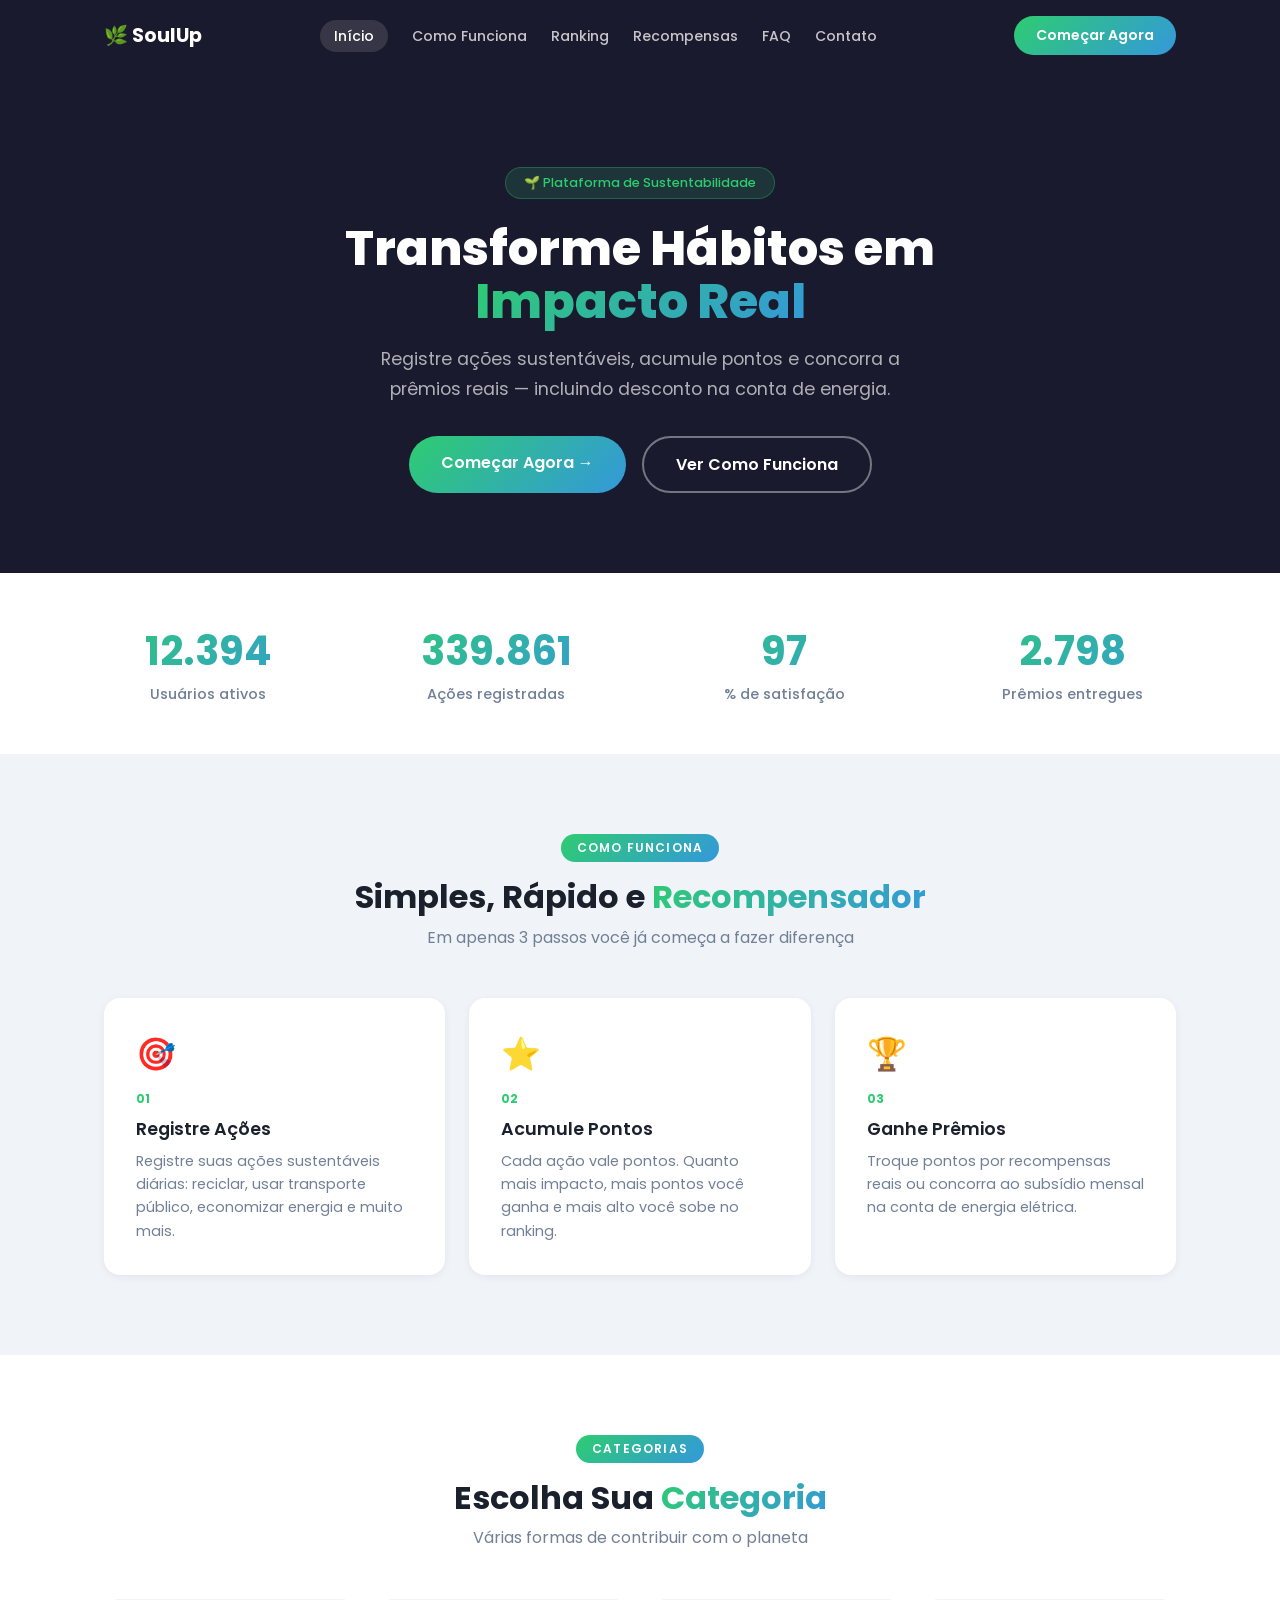
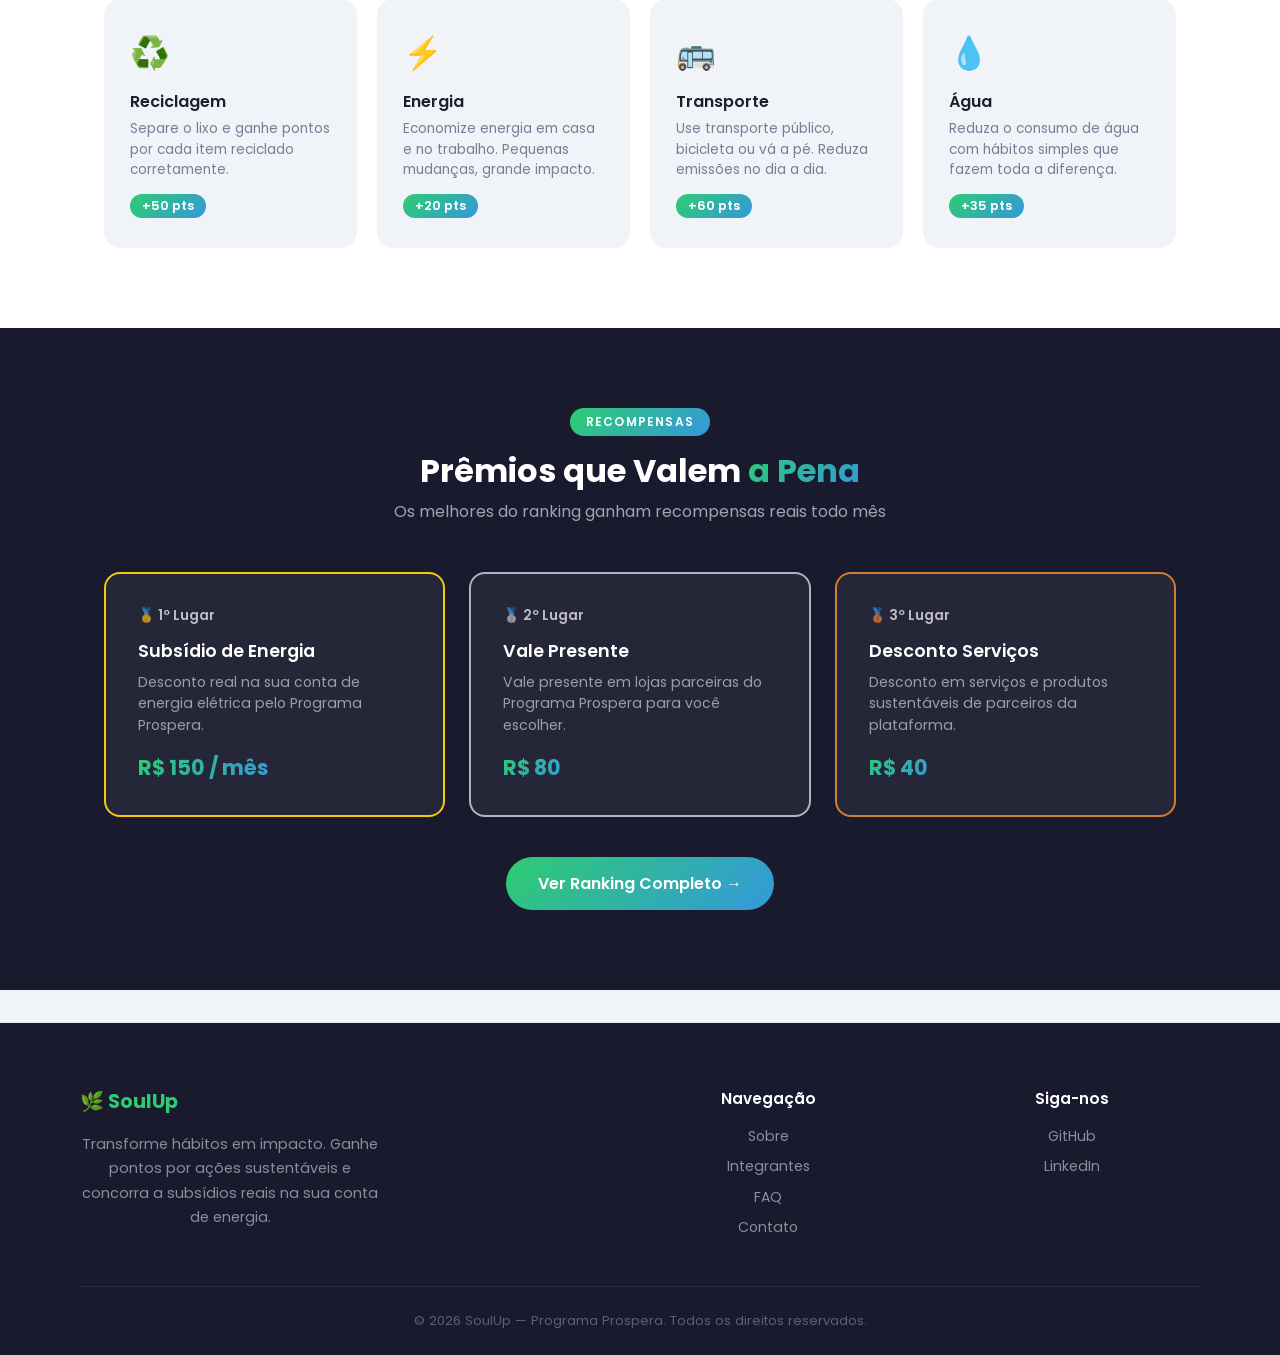
==== commit 0d324252: "fix: resolve conflitos merge" ====
--- a/index.html
+++ b/index.html
@@ -10,7 +10,6 @@
 </head>
 <body>
 
-  <!-- NAVBAR -->
   <nav class="navbar">
     <div class="nav-container">
       <a class="nav-logo" href="index.html">🌿 SoulUp</a>
@@ -20,6 +19,7 @@
         <span></span>
       </button>
       <ul class="nav-links">
+        <li><a href="index.html" class="nav-ativo">Início</a></li>
         <li><a href="#como-funciona">Como Funciona</a></li>
         <li><a href="html/ranking.html">Ranking</a></li>
         <li><a href="#recompensas">Recompensas</a></li>
@@ -30,7 +30,6 @@
     </div>
   </nav>
 
-  <!-- HERO -->
   <section class="hero">
     <div class="hero-container">
       <span class="hero-label">🌱 Plataforma de Sustentabilidade</span>
@@ -43,7 +42,6 @@
     </div>
   </section>
 
-  <!-- STATS (contadores) -->
   <section class="stats">
     <div class="stats-container">
       <div class="stat-item">
@@ -65,13 +63,11 @@
     </div>
   </section>
 
-  <!-- COMO FUNCIONA -->
   <section class="como-funciona" id="como-funciona">
     <div class="secao-container">
       <span class="secao-label">Como Funciona</span>
       <h2>Simples, Rápido e <span class="gradiente-texto">Recompensador</span></h2>
       <p class="secao-desc">Em apenas 3 passos você já começa a fazer diferença</p>
-
       <div class="passos-grid">
         <div class="passo-card">
           <div class="passo-icone">🎯</div>
@@ -95,13 +91,11 @@
     </div>
   </section>
 
-  <!-- CATEGORIAS -->
   <section class="categorias">
     <div class="secao-container">
       <span class="secao-label">Categorias</span>
       <h2>Escolha Sua <span class="gradiente-texto">Categoria</span></h2>
       <p class="secao-desc">Várias formas de contribuir com o planeta</p>
-
       <div class="cat-grid">
         <div class="cat-card">
           <span class="cat-icone">♻️</span>
@@ -113,7 +107,7 @@
           <span class="cat-icone">⚡</span>
           <h3>Energia</h3>
           <p>Economize energia em casa e no trabalho. Pequenas mudanças, grande impacto.</p>
-          <span class="cat-pts">+40 pts</span>
+          <span class="cat-pts">+20 pts</span>
         </div>
         <div class="cat-card">
           <span class="cat-icone">🚌</span>
@@ -131,13 +125,11 @@
     </div>
   </section>
 
-  <!-- RECOMPENSAS -->
   <section class="recompensas" id="recompensas">
     <div class="secao-container">
-      <span class="secao-label recompensas-label">Recompensas</span>
+      <span class="secao-label">Recompensas</span>
       <h2>Prêmios que Valem <span class="gradiente-texto">a Pena</span></h2>
       <p class="secao-desc">Os melhores do ranking ganham recompensas reais todo mês</p>
-
       <div class="recomp-grid">
         <div class="recomp-card ouro">
           <span class="recomp-pos">🥇 1º Lugar</span>
@@ -158,18 +150,45 @@
           <span class="recomp-valor">R$ 40</span>
         </div>
       </div>
-
       <div class="recomp-cta">
         <a href="html/ranking.html" class="btn-primario">Ver Ranking Completo →</a>
       </div>
     </div>
   </section>
 
-  <!-- FOOTER -->
-  <footer>
-    <p>Feito pelo time — FIAP - 1TDSPG</p>
-  </footer>
+  <footer class="footer">
+  <div class="footer-container">
+    <div class="footer-marca">
+      <a href="index.html" class="footer-logo">🌿 SoulUp</a>
+      <p>Transforme hábitos em impacto. Ganhe pontos por ações sustentáveis e concorra a subsídios reais na sua conta de energia.</p>
+    </div>
+
+    <div class="footer-col">
+      <h4>Navegação</h4>
+      <ul>
+        
+
+        <li><a href="html/sobre.html">Sobre</a></li>
+        <li><a href="html/integrantes.html">Integrantes</a></li>
+        <li><a href="html/faq.html">FAQ</a></li>
+        <li><a href="html/contato.html">Contato</a></li>
+      </ul>
+    </div>
+
+    <div class="footer-col">
+      <h4>Siga-nos</h4>
+      <div class="footer-redes">
+        <a href="https://github.com" target="_blank" class="footer-rede">GitHub</a>
+        <a href="https://linkedin.com" target="_blank" class="footer-rede">LinkedIn</a>
+      </div>
+    </div>
+  </div>
+
+  <div class="footer-bottom">
+    <p>© 2026 SoulUp — Programa Prospera. Todos os direitos reservados.</p>
+  </div>
+</footer>
 
   <script src="js/main.js"></script>
 </body>
-</html>
+</html>
--- a/css/index.css
+++ b/css/index.css
@@ -1,8 +1,3 @@
-/* ===================================================
-   INDEX.CSS — estilos exclusivos da home (index.html)
-   =================================================== */
-
-/* ---------- utilitário gradiente de texto ---------- */
 .gradiente-texto {
   background: var(--gradient);
   -webkit-background-clip: text;
@@ -10,7 +5,6 @@
   background-clip: text;
 }
 
-/* ---------- botões globais usados na home ---------- */
 .btn-primario {
   display: inline-block;
   background: var(--gradient);
@@ -22,36 +16,25 @@
   transition: opacity var(--transition);
 }
 
-.btn-primario:hover { opacity: .88; }
-
 .btn-secundario {
   display: inline-block;
-  color: var(--text);
+  color: #fff;
   text-decoration: none;
   padding: 14px 32px;
   border-radius: var(--radius-full);
   font: 600 1rem var(--font);
-  border: 2px solid var(--border);
-  transition: border-color var(--transition), color var(--transition);
+  border: 2px solid rgba(255,255,255,.4);
+  transition: border-color var(--transition);
 }
+.btn-secundario:hover { border-color: #fff; }
 
-.btn-secundario:hover {
-  border-color: var(--green);
-  color: var(--green);
-}
-
-/* ---------- HERO ---------- */
+/* HERO */
 .hero {
   background: var(--dark);
   padding: 96px 24px 80px;
   text-align: center;
 }
-
-.hero-container {
-  max-width: 720px;
-  margin: 0 auto;
-}
-
+.hero-container { max-width: 720px; margin: 0 auto; }
 .hero-label {
   display: inline-block;
   background: rgba(46,204,113,.15);
@@ -60,37 +43,19 @@
   border-radius: var(--radius-full);
   padding: 6px 18px;
   font: 500 .8rem var(--font);
-  letter-spacing: .08em;
   margin-bottom: 1.5rem;
 }
-
-.hero h1 {
-  font: 800 3rem/1.1 var(--font);
-  color: #fff;
-  margin-bottom: 1rem;
-}
-
+.hero h1 { font: 800 3rem/1.1 var(--font); color: #fff; margin-bottom: 1rem; }
 .hero-desc {
   color: rgba(255,255,255,.65);
   font: 400 1.1rem/1.7 var(--font);
   max-width: 560px;
   margin: 0 auto 2rem;
 }
+.hero-btns { display: flex; gap: 1rem; justify-content: center; flex-wrap: wrap; }
 
-.hero-btns {
-  display: flex;
-  gap: 1rem;
-  justify-content: center;
-  flex-wrap: wrap;
-}
-
-/* ---------- STATS ---------- */
-.stats {
-  background: var(--surface);
-  padding: 48px 24px;
-  box-shadow: var(--shadow-sm);
-}
-
+/* STATS */
+.stats { background: var(--surface); padding: 48px 24px; }
 .stats-container {
   max-width: 1120px;
   margin: 0 auto;
@@ -99,7 +64,6 @@
   gap: 2rem;
   text-align: center;
 }
-
 .stat-numero {
   display: block;
   font: 700 2.5rem var(--font);
@@ -107,108 +71,32 @@
   -webkit-background-clip: text;
   -webkit-text-fill-color: transparent;
   background-clip: text;
-  margin-bottom: .25rem;
 }
+.stat-label { font: 500 .9rem var(--font); color: var(--muted); }
 
-.stat-label {
-  font: 500 .9rem var(--font);
-  color: var(--muted);
-}
 
-/* ---------- utilitário para seções ---------- */
-.secao-container {
-  max-width: 1120px;
-  margin: 0 auto;
-  padding: 80px 24px;
-  text-align: center;
-}
+.secao-container { max-width: 1120px; margin: 0 auto; padding: 80px 24px; text-align: center; }
+.secao-container h2 { font: 700 2rem/1.2 var(--font); color: var(--text); margin-bottom: .5rem; }
+.secao-desc { color: var(--muted); font: 400 1rem/1.6 var(--font); margin-bottom: 3rem; }
 
-.secao-label {
-  display: inline-block;
-  background: var(--gradient);
-  border-radius: var(--radius-full);
-  padding: 5px 16px;
-  color: #fff;
-  font: 600 .75rem var(--font);
-  letter-spacing: .1em;
-  text-transform: uppercase;
-  margin-bottom: 1rem;
-}
 
-.secao-container h2 {
-  font: 700 2rem/1.2 var(--font);
-  color: var(--text);
-  margin-bottom: .5rem;
-}
-
-.secao-desc {
-  color: var(--muted);
-  font: 400 1rem/1.6 var(--font);
-  margin-bottom: 3rem;
-}
-
-/* ---------- COMO FUNCIONA ---------- */
-.como-funciona {
-  background: var(--bg);
-}
-
-.passos-grid {
-  display: grid;
-  grid-template-columns: repeat(3, 1fr);
-  gap: 1.5rem;
-  text-align: left;
-}
-
+.como-funciona { background: var(--bg); }
+.passos-grid { display: grid; grid-template-columns: repeat(3,1fr); gap: 1.5rem; text-align: left; }
 .passo-card {
   background: var(--surface);
   border-radius: var(--radius-md);
   padding: 2rem;
   box-shadow: var(--shadow-sm);
-  position: relative;
   transition: box-shadow var(--transition), transform var(--transition);
 }
+.passo-card:hover { box-shadow: var(--shadow-md); transform: translateY(-4px); }
+.passo-icone { font-size: 2rem; margin-bottom: .75rem; }
+.passo-num { font: 700 .75rem var(--font); color: var(--green); display: block; margin-bottom: .5rem; }
+.passo-card h3 { font: 600 1.1rem var(--font); color: var(--text); margin-bottom: .5rem; }
+.passo-card p { font: 400 .9rem/1.6 var(--font); color: var(--muted); margin: 0; }
 
-.passo-card:hover {
-  box-shadow: var(--shadow-md);
-  transform: translateY(-4px);
-}
-
-.passo-icone {
-  font-size: 2rem;
-  margin-bottom: .75rem;
-}
-
-.passo-num {
-  font: 700 .75rem var(--font);
-  color: var(--green);
-  letter-spacing: .1em;
-  display: block;
-  margin-bottom: .5rem;
-}
-
-.passo-card h3 {
-  font: 600 1.1rem var(--font);
-  color: var(--text);
-  margin-bottom: .5rem;
-}
-
-.passo-card p {
-  font: 400 .9rem/1.6 var(--font);
-  color: var(--muted);
-  margin: 0;
-}
-
-/* ---------- CATEGORIAS ---------- */
-.categorias {
-  background: var(--surface);
-}
-
-.cat-grid {
-  display: grid;
-  grid-template-columns: repeat(4, 1fr);
-  gap: 1.25rem;
-}
-
+.categorias { background: var(--surface); }
+.cat-grid { display: grid; grid-template-columns: repeat(4,1fr); gap: 1.25rem; }
 .cat-card {
   background: var(--bg);
   border-radius: var(--radius-md);
@@ -217,30 +105,10 @@
   border: 2px solid transparent;
   transition: border-color var(--transition), transform var(--transition);
 }
-
-.cat-card:hover {
-  border-color: var(--green);
-  transform: translateY(-3px);
-}
-
-.cat-icone {
-  font-size: 2rem;
-  display: block;
-  margin-bottom: .75rem;
-}
-
-.cat-card h3 {
-  font: 600 1rem var(--font);
-  color: var(--text);
-  margin-bottom: .35rem;
-}
-
-.cat-card p {
-  font: 400 .85rem/1.5 var(--font);
-  color: var(--muted);
-  margin-bottom: .75rem;
-}
-
+.cat-card:hover { border-color: var(--green); transform: translateY(-3px); }
+.cat-icone { font-size: 2rem; display: block; margin-bottom: .75rem; }
+.cat-card h3 { font: 600 1rem var(--font); color: var(--text); margin-bottom: .35rem; }
+.cat-card p { font: 400 .85rem/1.5 var(--font); color: var(--muted); margin-bottom: .75rem; }
 .cat-pts {
   display: inline-block;
   background: var(--gradient);
@@ -250,62 +118,25 @@
   border-radius: var(--radius-full);
 }
 
-/* ---------- RECOMPENSAS ---------- */
-.recompensas {
-  background: var(--dark);
-}
-
-.recompensas .secao-container h2 {
-  color: #fff;
-}
-
-.recompensas .secao-desc {
-  color: rgba(255,255,255,.6);
-}
-
-.recomp-grid {
-  display: grid;
-  grid-template-columns: repeat(3, 1fr);
-  gap: 1.5rem;
-  margin-bottom: 2.5rem;
-}
-
+.recompensas { background: var(--dark); }
+.recompensas .secao-container h2 { color: #fff; }
+.recompensas .secao-desc { color: rgba(255,255,255,.6); }
+.recomp-grid { display: grid; grid-template-columns: repeat(3,1fr); gap: 1.5rem; margin-bottom: 2.5rem; }
 .recomp-card {
   background: rgba(255,255,255,.05);
   border-radius: var(--radius-md);
   padding: 2rem;
   text-align: left;
   border: 2px solid rgba(255,255,255,.08);
-  transition: border-color var(--transition), transform var(--transition);
+  transition: transform var(--transition);
 }
-
-.recomp-card:hover {
-  transform: translateY(-4px);
-}
-
+.recomp-card:hover { transform: translateY(-4px); }
 .recomp-card.ouro { border-color: #f6c90e; }
 .recomp-card.prata { border-color: #adb5bd; }
 .recomp-card.bronze { border-color: #cd7f32; }
-
-.recomp-pos {
-  display: block;
-  font: 600 .85rem var(--font);
-  color: rgba(255,255,255,.7);
-  margin-bottom: .75rem;
-}
-
-.recomp-card h3 {
-  font: 600 1.1rem var(--font);
-  color: #fff;
-  margin-bottom: .5rem;
-}
-
-.recomp-card p {
-  font: 400 .88rem/1.5 var(--font);
-  color: rgba(255,255,255,.55);
-  margin-bottom: 1rem;
-}
-
+.recomp-pos { display: block; font: 600 .85rem var(--font); color: rgba(255,255,255,.7); margin-bottom: .75rem; }
+.recomp-card h3 { font: 600 1.1rem var(--font); color: #fff; margin-bottom: .5rem; }
+.recomp-card p { font: 400 .88rem/1.5 var(--font); color: rgba(255,255,255,.55); margin-bottom: 1rem; }
 .recomp-valor {
   font: 700 1.3rem var(--font);
   background: var(--gradient);
@@ -313,29 +144,17 @@
   -webkit-text-fill-color: transparent;
   background-clip: text;
 }
+.recomp-cta { text-align: center; }
 
-.recomp-cta {
-  text-align: center;
+/* RESPONSIVO */
+@media (max-width: 900px) {
+  .stats-container { grid-template-columns: repeat(2,1fr); }
+  .passos-grid { grid-template-columns: 1fr; }
+  .cat-grid { grid-template-columns: repeat(2,1fr); }
+  .recomp-grid { grid-template-columns: 1fr; }
+}
+@media (max-width: 600px) {
+  .hero h1 { font-size: 2rem; }
+  .cat-grid { grid-template-columns: 1fr; }
 }
 
-/* ---------- FOOTER ---------- */
-footer {
-  text-align: center;
-  padding: 2.5rem 0;
-  font: 400 .9rem var(--font);
-  color: var(--muted);
-}
-
-/* ---------- RESPONSIVO ---------- */
-@media (max-width: 900px) {
-  .stats-container { grid-template-columns: repeat(2, 1fr); }
-  .passos-grid { grid-template-columns: 1fr; }
-  .cat-grid { grid-template-columns: repeat(2, 1fr); }
-  .recomp-grid { grid-template-columns: 1fr; }
-}
-
-@media (max-width: 600px) {
-  .hero h1 { font-size: 2rem; }
-  .stats-container { grid-template-columns: repeat(2, 1fr); }
-  .cat-grid { grid-template-columns: 1fr; }
-}
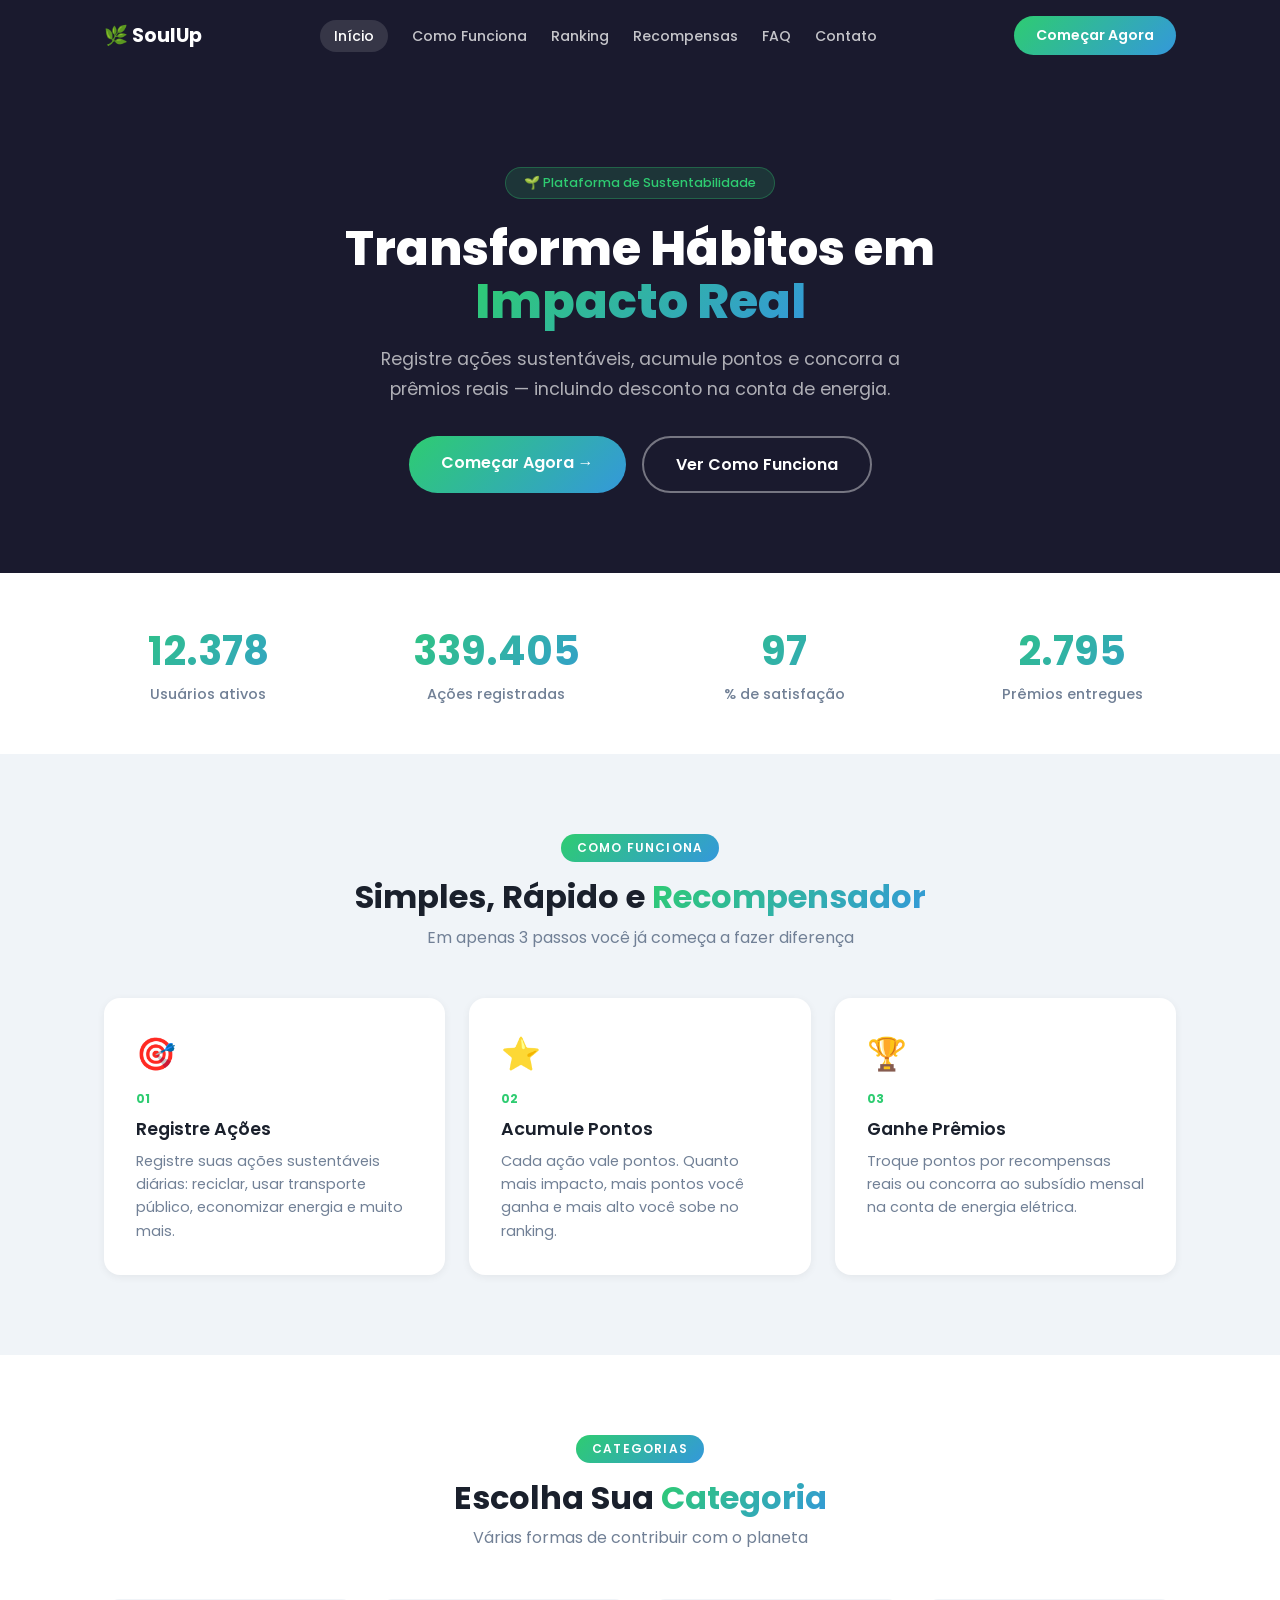
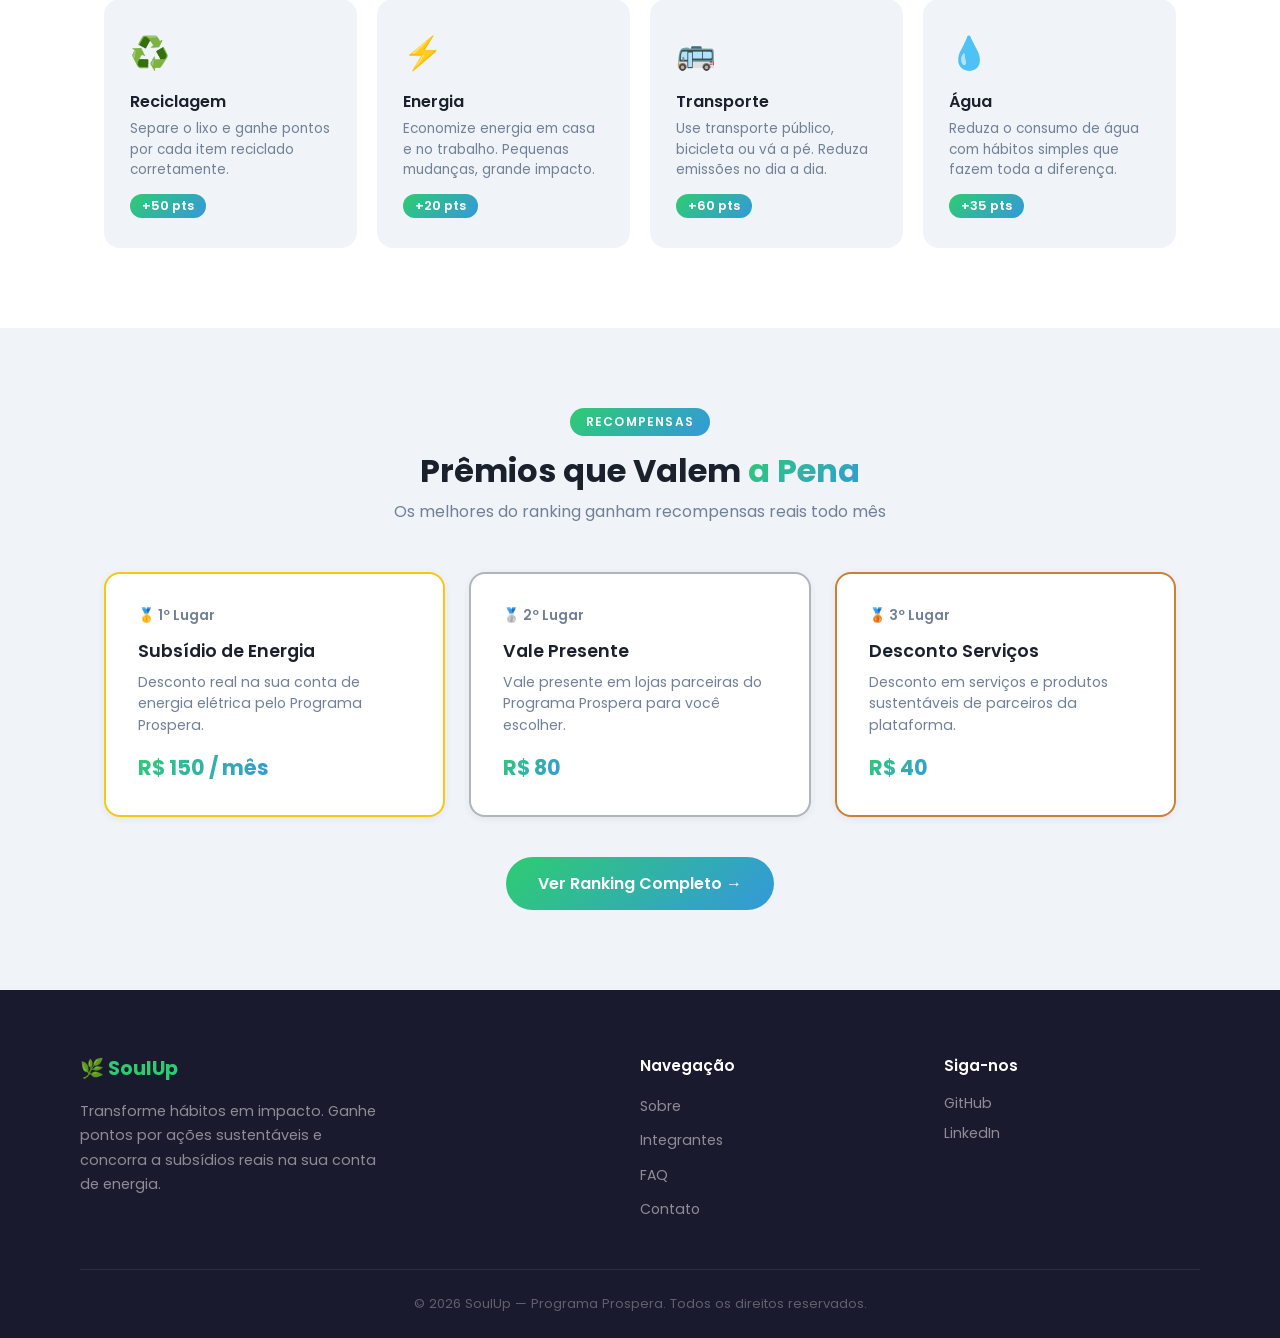
==== commit 17dab16e: "fix : juntando commits bugados" ====
--- a/index.html
+++ b/index.html
@@ -189,6 +189,8 @@
   </div>
 </footer>
 
-  <script src="js/main.js"></script>
+  <script src="js/nav.js" defer></script>
+  <script src="js/fade.js" defer></script>
+  <script src="js/contador.js" defer></script>
 </body>
 </html>
--- a/css/main.css
+++ b/css/main.css
@@ -1,9 +1,4 @@
 @import url(global.css);
 @import url(cards.css);
 @import url(footer.css);
-@import url(nav.css);
-@import url(contato.css);
-@import url(ranking.css);
-@import url(integrantes.css);
-@import url(sobre.css);
-@import url(index.css);+@import url(nav.css);
--- a/css/index.css
+++ b/css/index.css
@@ -118,25 +118,26 @@
   border-radius: var(--radius-full);
 }
 
-.recompensas { background: var(--dark); }
-.recompensas .secao-container h2 { color: #fff; }
-.recompensas .secao-desc { color: rgba(255,255,255,.6); }
+.recompensas { background: var(--bg); }
+.recompensas .secao-container h2 { color: var(--text); }
+.recompensas .secao-desc { color: var(--muted); }
 .recomp-grid { display: grid; grid-template-columns: repeat(3,1fr); gap: 1.5rem; margin-bottom: 2.5rem; }
 .recomp-card {
-  background: rgba(255,255,255,.05);
+  background: var(--surface);
   border-radius: var(--radius-md);
   padding: 2rem;
   text-align: left;
-  border: 2px solid rgba(255,255,255,.08);
-  transition: transform var(--transition);
+  border: 2px solid var(--border);
+  box-shadow: var(--shadow-sm);
+  transition: transform var(--transition), box-shadow var(--transition);
 }
-.recomp-card:hover { transform: translateY(-4px); }
-.recomp-card.ouro { border-color: #f6c90e; }
+.recomp-card:hover { transform: translateY(-4px); box-shadow: var(--shadow-md); }
+.recomp-card.ouro  { border-color: #f6c90e; }
 .recomp-card.prata { border-color: #adb5bd; }
-.recomp-card.bronze { border-color: #cd7f32; }
-.recomp-pos { display: block; font: 600 .85rem var(--font); color: rgba(255,255,255,.7); margin-bottom: .75rem; }
-.recomp-card h3 { font: 600 1.1rem var(--font); color: #fff; margin-bottom: .5rem; }
-.recomp-card p { font: 400 .88rem/1.5 var(--font); color: rgba(255,255,255,.55); margin-bottom: 1rem; }
+.recomp-card.bronze{ border-color: #cd7f32; }
+.recomp-pos { display: block; font: 600 .85rem var(--font); color: var(--muted); margin-bottom: .75rem; }
+.recomp-card h3 { font: 600 1.1rem var(--font); color: var(--text); margin-bottom: .5rem; }
+.recomp-card p  { font: 400 .88rem/1.5 var(--font); color: var(--muted); margin-bottom: 1rem; }
 .recomp-valor {
   font: 700 1.3rem var(--font);
   background: var(--gradient);
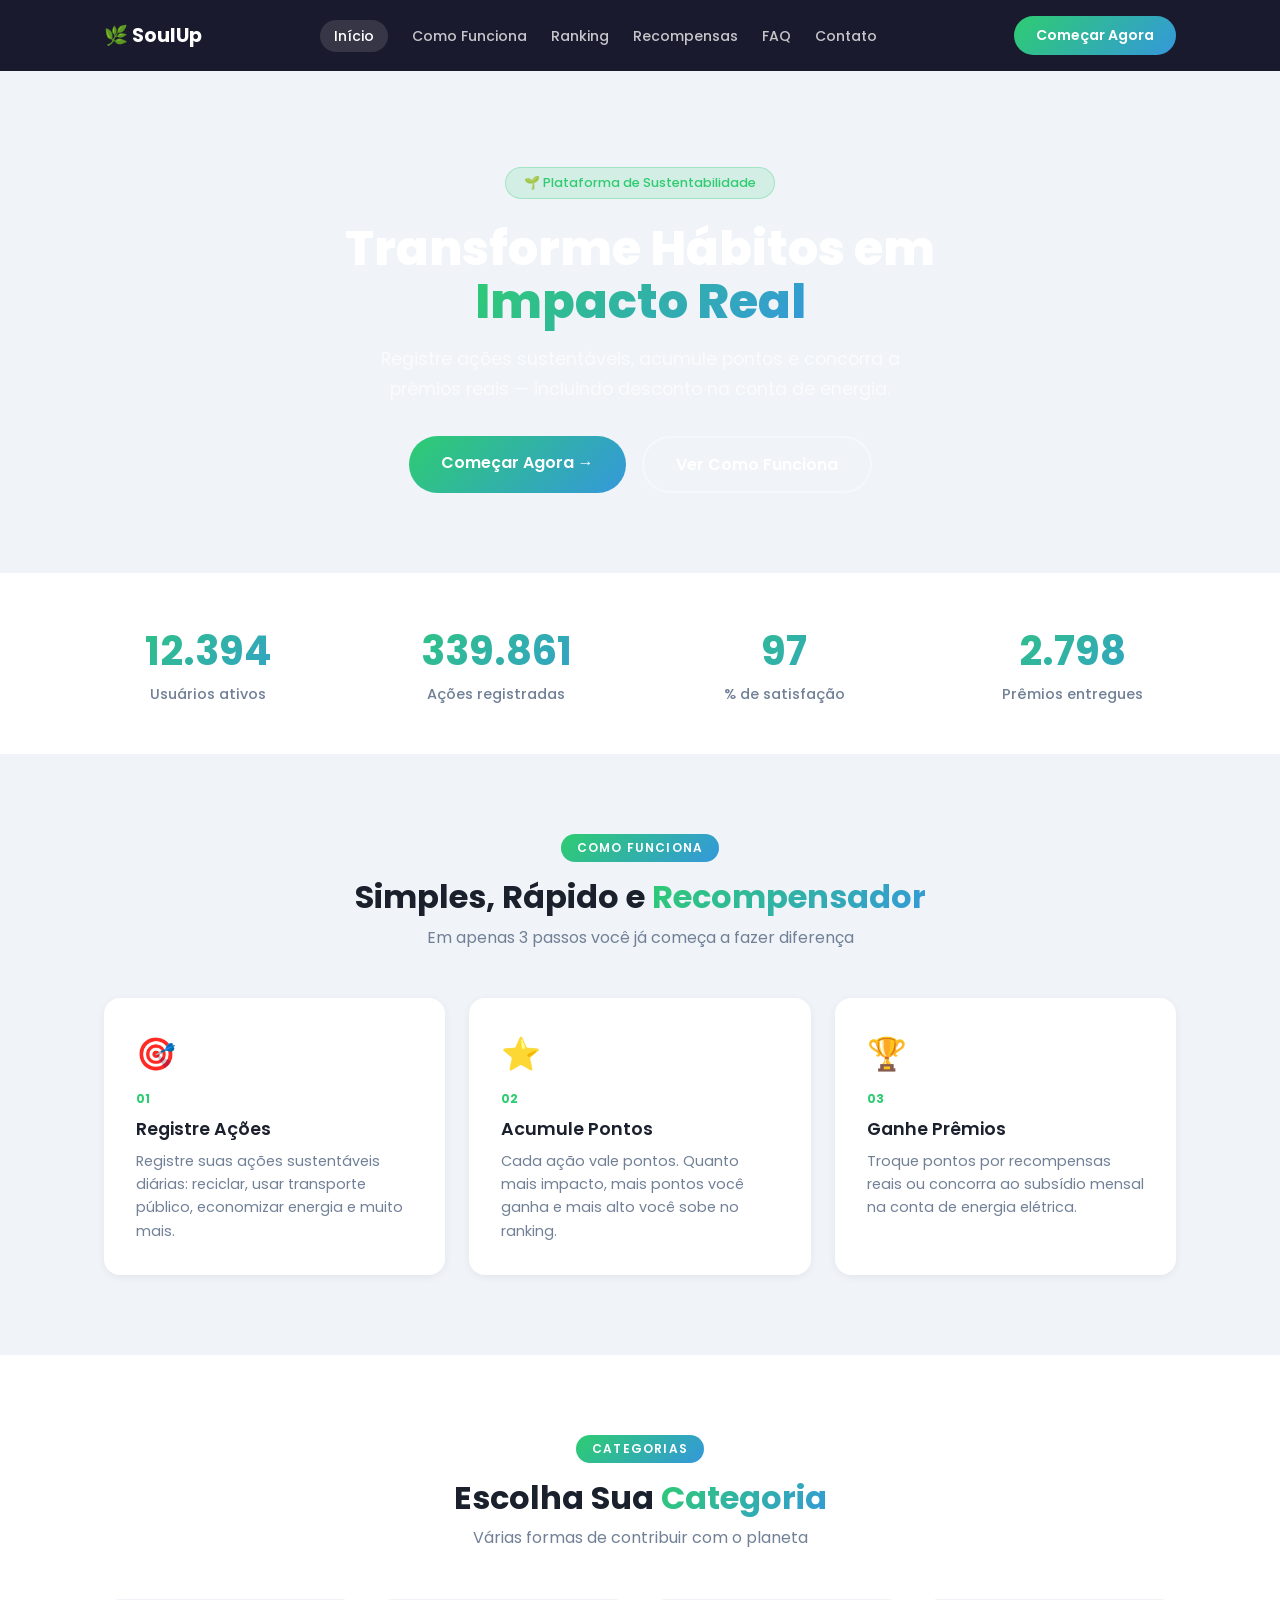
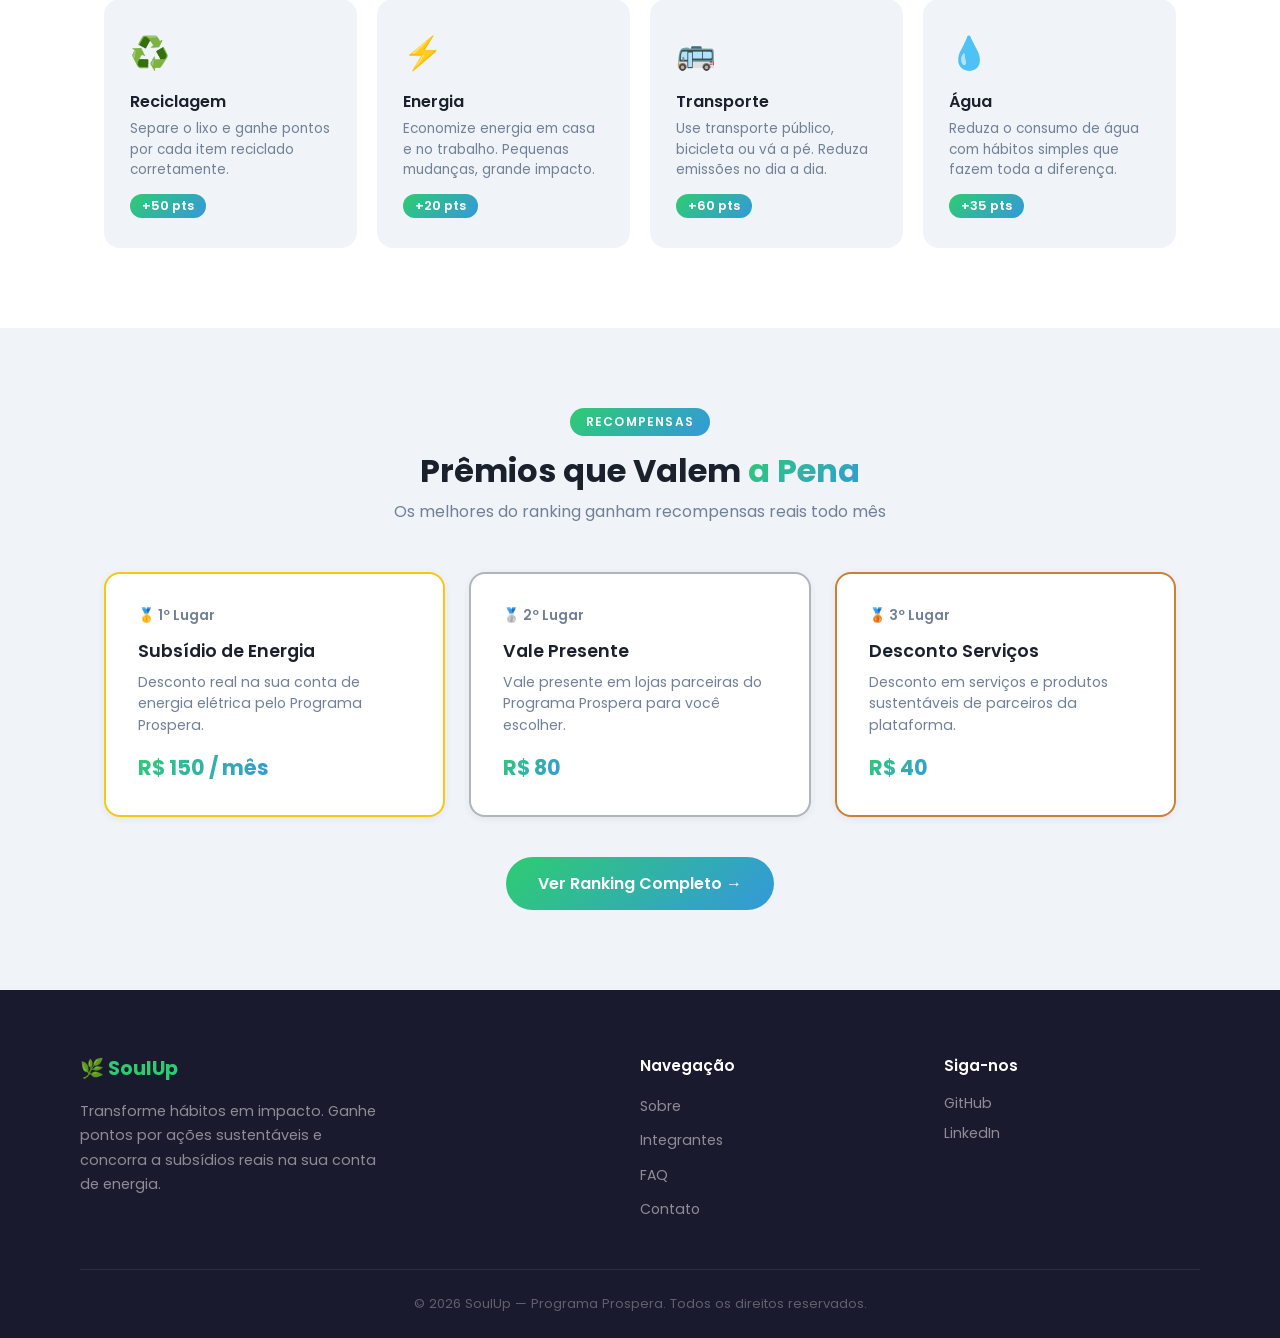
==== commit ec1235a8: "fix: Realocando o JavaScripts nas páginas html" ====
--- a/index.html
+++ b/index.html
@@ -5,6 +5,9 @@
   <meta name="viewport" content="width=device-width, initial-scale=1.0">
   <link rel="stylesheet" href="css/main.css">
   <link rel="stylesheet" href="css/index.css">
+  <script src="js/nav.js" defer></script>
+  <script src="js/fade.js" defer></script>
+  <script src="js/contador.js" defer></script>
   <link href="https://fonts.googleapis.com/css2?family=Poppins:wght@400;500;600;700;800&display=swap" rel="stylesheet"/>
   <title>SoulUp — Transforme hábitos em impacto</title>
 </head>
@@ -189,8 +192,6 @@
   </div>
 </footer>
 
-  <script src="js/nav.js" defer></script>
-  <script src="js/fade.js" defer></script>
-  <script src="js/contador.js" defer></script>
+
 </body>
 </html>
--- a/css/index.css
+++ b/css/index.css
@@ -30,7 +30,7 @@
 
 /* HERO */
 .hero {
-  background: var(--dark);
+  background-image:url(../img/imagem\ de\ fundo.png) ;
   padding: 96px 24px 80px;
   text-align: center;
 }
